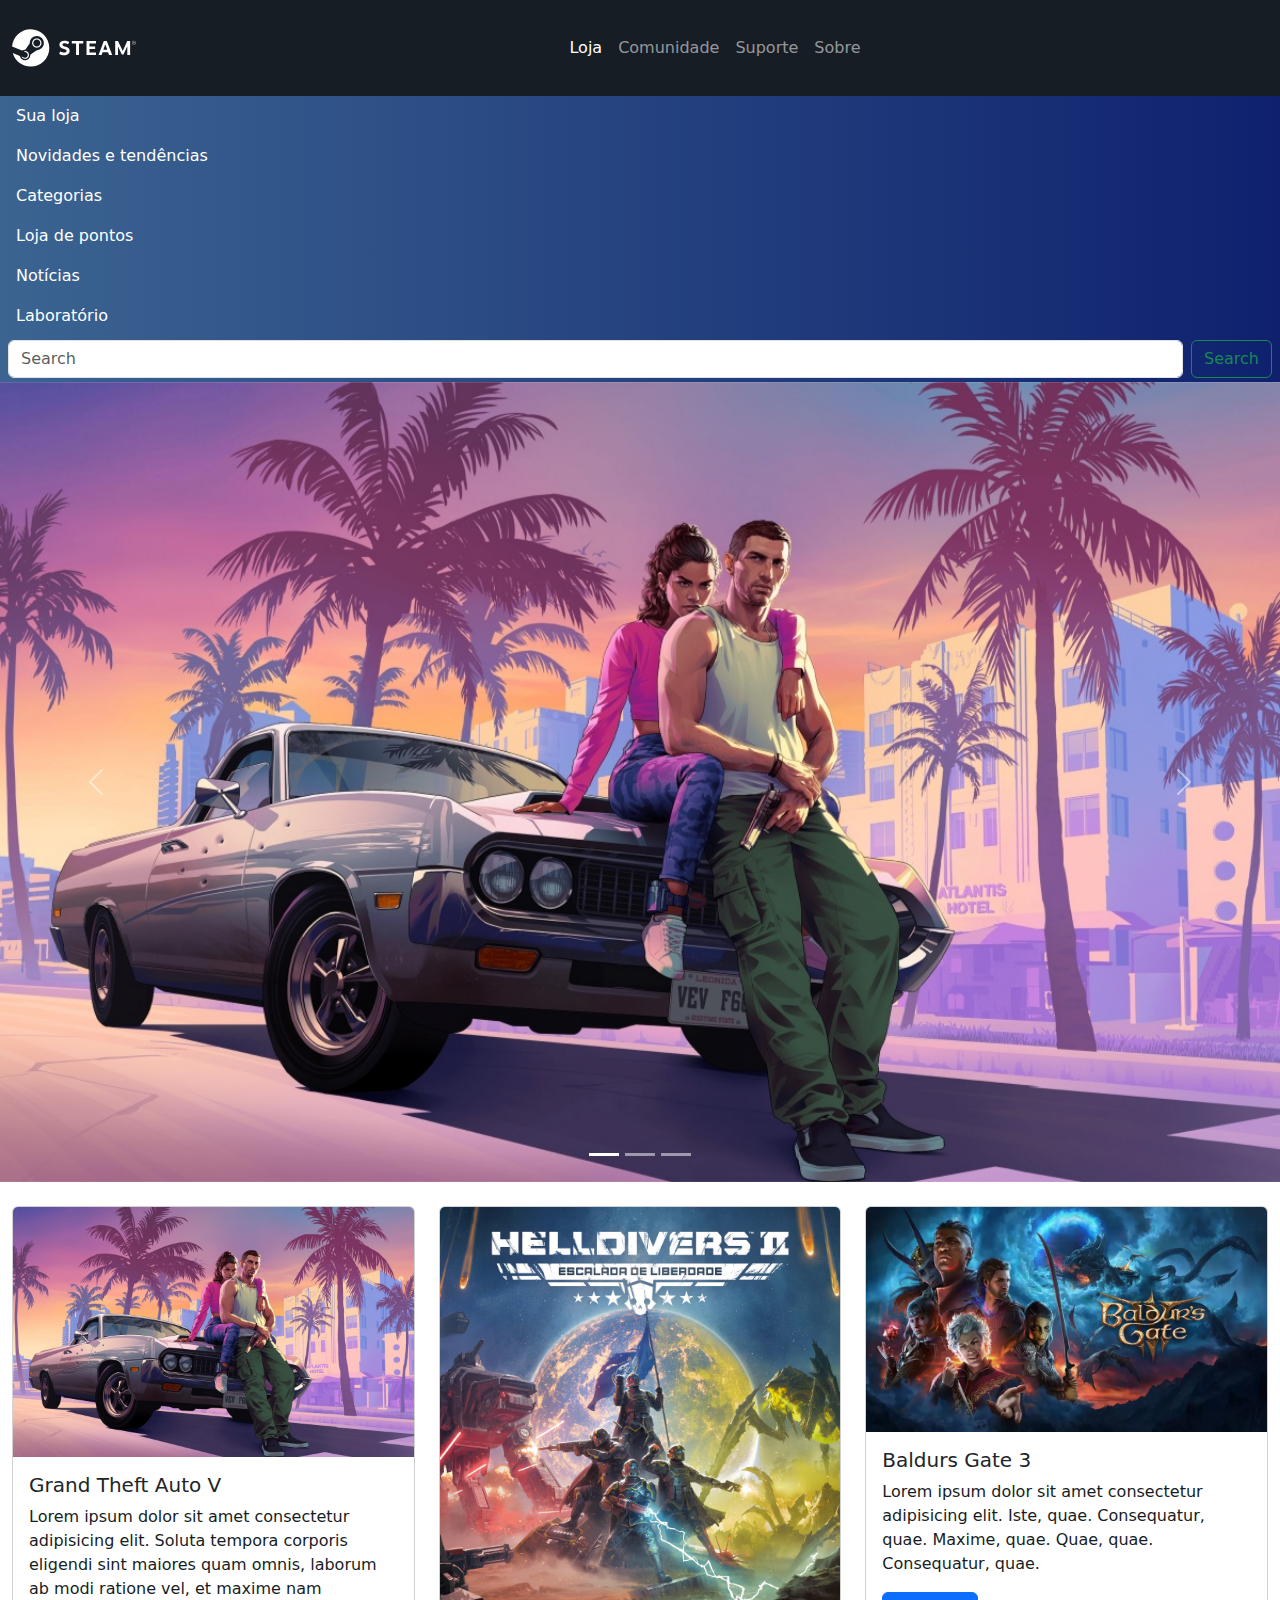
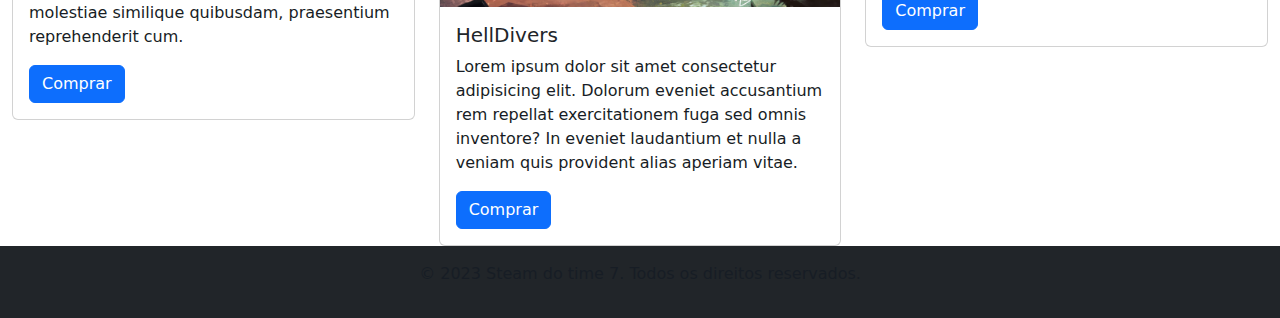
==== index.html @ d31152a7 "nav-secundaria-criada" ====
<!DOCTYPE html>
<html lang="pt-BR">
  <head>
    <meta charset="UTF-8" />
    <meta name="viewport" content="width=device-width, initial-scale=1.0" />
    <title>Steam Clone</title>
  </head>
  <link
    href="https://cdn.jsdelivr.net/npm/bootstrap@5.3.0/dist/css/bootstrap.min.css"
    rel="stylesheet"
  />
  <link href="style.css" rel="stylesheet" />
  <body>
    <nav class="navbar navbar-expand-lg navbar-dark bg-dark py-lg-4">
      <div class="container-fluid justify-content-center">
        <button
          class="navbar-toggler"
          type="button"
          data-bs-toggle="collapse"
          data-bs-target="#navbarNav"
          aria-controls="navbarNav"
          aria-expanded="false"
          aria-label="Toggle navigation"
        >
          <span class="navbar-toggler-icon"></span>
        </button>

        <a class="navbar-brand mx-auto" href="#">
          <svg
            id="Layer_1"
            xmlns="http://www.w3.org/2000/svg"
            xmlns:xlink="http://www.w3.org/1999/xlink"
            width="150px"
            viewBox="0 0 355.666 89.333"
            enable-background="new 0 0 355.666 89.333"
            xml:space="preserve"
          >
            <g>
              <path
                fill="#fff"
                d="M44.238,0.601C21,0.601,1.963,18.519,0.154,41.29l23.71,9.803c2.009-1.374,4.436-2.179,7.047-2.179
           c0.234,0,0.467,0.008,0.698,0.021l10.544-15.283c0-0.073-0.001-0.144-0.001-0.216c0-9.199,7.483-16.683,16.683-16.683
           c9.199,0,16.682,7.484,16.682,16.683c0,9.199-7.483,16.684-16.682,16.684c-0.127,0-0.253-0.003-0.379-0.006l-15.038,10.73
           c0.008,0.195,0.015,0.394,0.015,0.592c0,6.906-5.617,12.522-12.522,12.522c-6.061,0-11.129-4.326-12.277-10.055L1.678,56.893
           c5.25,18.568,22.309,32.181,42.56,32.181c24.432,0,44.237-19.806,44.237-44.235C88.475,20.406,68.669,0.601,44.238,0.601"
              />
              <path
                fill="#fff"
                d="M27.875,67.723l-5.434-2.245c0.963,2.005,2.629,3.684,4.841,4.606c4.782,1.992,10.295-0.277,12.288-5.063
           c0.965-2.314,0.971-4.869,0.014-7.189c-0.955-2.321-2.757-4.131-5.074-5.097c-2.299-0.957-4.762-0.922-6.926-0.105l5.613,2.321
           c3.527,1.47,5.195,5.52,3.725,9.047C35.455,67.526,31.402,69.194,27.875,67.723"
              />
              <path
                fill="#fff"
                d="M69.95,33.436c0-6.129-4.986-11.116-11.116-11.116c-6.129,0-11.116,4.987-11.116,11.116
           c0,6.13,4.987,11.115,11.116,11.115C64.964,44.55,69.95,39.565,69.95,33.436 M50.502,33.417c0-4.612,3.739-8.35,8.351-8.35
           c4.612,0,8.351,3.738,8.351,8.35s-3.739,8.35-8.351,8.35C54.241,41.767,50.502,38.028,50.502,33.417"
              />
              <path
                fill="#fff"
                d="M135.718,30.868l-2.964,5.21c-2.283-1.595-5.377-2.555-8.078-2.555c-3.087,0-4.997,1.278-4.997,3.567
           c0,2.781,3.393,3.428,8.436,5.238c5.421,1.917,8.537,4.17,8.537,9.135c0,6.793-5.342,10.608-13.02,10.608
           c-3.742,0-8.256-0.966-11.726-3.077l2.162-5.776c2.819,1.489,6.191,2.372,9.197,2.372c4.052,0,5.978-1.495,5.978-3.705
           c0-2.529-2.937-3.289-7.678-4.859c-5.403-1.804-9.147-4.171-9.147-9.666c0-6.197,4.963-9.756,12.104-9.756
           C129.499,27.604,133.499,29.181,135.718,30.868"
              />
              <polygon
                fill="#fff"
                points="158.888,34.161 158.888,61.5 151.909,61.5 151.909,34.161 141.779,34.161 141.779,28.175 
           168.988,28.175 168.988,34.161 	"
              />
              <polygon
                fill="#fff"
                points="183.7,34.143 183.7,41.652 197.056,41.652 197.056,47.638 183.7,47.638 183.7,55.459 
           199.196,55.459 199.196,61.5 176.723,61.5 176.723,28.175 199.196,28.175 199.196,34.143 	"
              />
              <path
                fill="#fff"
                d="M214.773,55.03l-2.206,6.471h-7.316l12.495-33.325h7.025L237.619,61.5h-7.563l-2.254-6.471H214.773z
            M221.219,36.125l-4.551,13.343h9.196L221.219,36.125z"
              />
              <polygon
                fill="#fff"
                points="273.436,41.056 264.316,60.529 260.378,60.529 251.406,41.23 251.406,61.5 244.723,61.5 
           244.723,28.175 251.391,28.175 262.591,52.231 273.393,28.175 280.119,28.175 280.119,61.5 273.437,61.5 	"
              />
              <path
                fill="#fff"
                d="M293.611,32.379c0,2.864-2.146,4.649-4.609,4.649c-2.472,0-4.623-1.785-4.623-4.649
           c0-2.863,2.151-4.636,4.623-4.636C291.466,27.743,293.611,29.516,293.611,32.379 M285.154,32.379c0,2.396,1.726,3.901,3.848,3.901
           c2.114,0,3.833-1.505,3.833-3.901c0-2.403-1.719-3.885-3.833-3.885C286.886,28.494,285.154,29.994,285.154,32.379 M289.066,30.01
           c1.195,0,1.597,0.632,1.597,1.315c0,0.626-0.371,1.046-0.823,1.26l1.071,2.007h-0.877l-0.903-1.779H288.2v1.779h-0.73V30.01
           H289.066z M288.207,32.142h0.814c0.527,0,0.838-0.331,0.838-0.747c0-0.42-0.223-0.69-0.84-0.69h-0.813V32.142z"
              />
            </g>
          </svg>
        </a>

        <div
          class="collapse navbar-collapse justify-content-center"
          id="navbarNav"
        >
          <ul class="navbar-nav mx-auto">
            <li class="nav-item">
              <a class="nav-link active" href="#">Loja</a>
            </li>
            <li class="nav-item">
              <a class="nav-link" href="#">Comunidade</a>
            </li>
            <li class="nav-item">
              <a class="nav-link" href="#">Suporte</a>
            </li>
            <li class="nav-item">
              <a class="nav-link" href="#">Sobre</a>
            </li>
          </ul>
        </div>
      </div>
    </nav>

    <nav id="nav-secundaria" class="nav flex-column">

      <a class="nav-link active" aria-current="page" href="#">Sua loja </a>
      <a class="nav-link" href="#">Novidades e tendências</a>
      <a class="nav-link" href="#">Categorias</a>
      <a class="nav-link" href="#">Loja de pontos</a>
      <a class="nav-link" href="#">Notícias</a>
      <a class="nav-link" href="#">Laboratório</a>

      <form class="d-flex px-2 py-1" role="search">
        <input
          class="form-control me-2"
          type="search"
          placeholder="Search"
          aria-label="Search"
        />
        <button class="btn btn-outline-success" type="submit">Search</button>
      </form>
    </nav>

    <div id="carousel" class="carousel slide" data-bs-ride="carousel">
      <div class="carousel-indicators">
        <button
          type="button"
          data-bs-target="carouselExampleIndicators"
          data-bs-slide-to="0"
          class="active"
          aria-current="true"
          aria-label="Slide 1"
        ></button>
        <button
          type="button"
          data-bs-target="#carouselExampleIndicators"
          data-bs-slide-to="1"
          aria-label="Slide 2"
        ></button>
        <button
          type="button"
          data-bs-target="#carouselExampleIndicators"
          data-bs-slide-to="2"
          aria-label="Slide 3"
        ></button>
      </div>
      <div class="carousel-inner">
        <div class="carousel-item active">
          <img src="assets/gta6.jpg" class="d-block w-100" alt="..." />
        </div>
        <div class="carousel-item">
          <img src="assets/Helldivers.jpg" class="d-block w-100" alt="..." />
        </div>
        <div class="carousel-item">
          <img
            src="assets/baldurs-gate-3.jpg"
            class="d-block w-100"
            alt="..."
          />
        </div>
      </div>
      <button
        class="carousel-control-prev"
        type="button"
        data-bs-target="#carousel"
        data-bs-slide="prev"
      >
        <span class="carousel-control-prev-icon" aria-hidden="true"></span>
        <span class="visually-hidden">Anterior</span>
      </button>
      <button
        class="carousel-control-next"
        type="button"
        data-bs-target="#carousel"
        data-bs-slide="next"
      >
        <span class="carousel-control-next-icon" aria-hidden="true"></span>
        <span class="visually-hidden">Proximo</span>
      </button>
    </div>

    <div class="row m-0 mt-4">
      <div class="col-md-4">
        <div class="card">
          <img src="assets/gta6.jpg" class="card-img-top" alt="..." />
          <div class="card-body">
            <h5 class="card-title">Grand Theft Auto V</h5>
            <p class="card-text">
              Lorem ipsum dolor sit amet consectetur adipisicing elit. Soluta
              tempora corporis eligendi sint maiores quam omnis, laborum ab modi
              ratione vel, et maxime nam molestiae similique quibusdam,
              praesentium reprehenderit cum.
            </p>
            <a href="#" class="btn btn-primary">Comprar</a>
          </div>
        </div>
      </div>

      <div class="col-md-4">
        <div class="card">
          <img src="assets/Helldivers.jpg" class="card-img-top" alt="..." />
          <div class="card-body">
            <h5 class="card-title">HellDivers</h5>
            <p class="card-text">
              Lorem ipsum dolor sit amet consectetur adipisicing elit. Dolorum
              eveniet accusantium rem repellat exercitationem fuga sed omnis
              inventore? In eveniet laudantium et nulla a veniam quis provident
              alias aperiam vitae.
            </p>
            <a href="#" class="btn btn-primary">Comprar</a>
          </div>
        </div>
      </div>

      <div class="col-md-4">
        <div class="card">
          <img src="assets/baldurs-gate-3.jpg" class="card-img-top" alt="..." />
          <div class="card-body">
            <h5 class="card-title">Baldurs Gate 3</h5>
            <p class="card-text">
              Lorem ipsum dolor sit amet consectetur adipisicing elit. Iste,
              quae. Consequatur, quae. Maxime, quae. Quae, quae. Consequatur,
              quae.
            </p>
            <a href="#" class="btn btn-primary">Comprar</a>
          </div>
        </div>
      </div>
    </div>

    <footer class="bg-dark text-light text-center py-3">
      <p>&copy; 2023 Steam do time 7. Todos os direitos reservados.</p>
    </footer>

    <script src="https://cdn.jsdelivr.net/npm/bootstrap@5.3.0/dist/js/bootstrap.bundle.min.js"></script>
  </body>
</html>
---- style.css ----
@charset "UTF-8";
* {
  padding: 0;
  margin: 0;
  color: #171d25;
}

nav.bg-dark {
  background-color: #171d25 !important;
}

.navbar-collapse.collapsing .nav-links-collapse .nav-link {
  border-bottom: 1px solid #ddd; /* Ajuste a cor e a espessura conforme necessário */
}

/* Remove o border-bottom quando o menu não está colapsado */
.navbar-collapse.show .nav-links-collapse .nav-link {
  border-bottom: none;
}

#nav-secundaria {
  background-image: linear-gradient(90deg, #3B6491, #0F216E);
}
#nav-secundaria a {
  color: white;
  background-color: transparent;
}
#nav-secundaria a:hover {
  background: linear-gradient(90deg, rgba(33, 162, 255, 0.25) 0%, rgba(33, 162, 255, 0.15) 50%, rgba(50, 50, 51, 0) 100%);
}/*# sourceMappingURL=style.css.map */
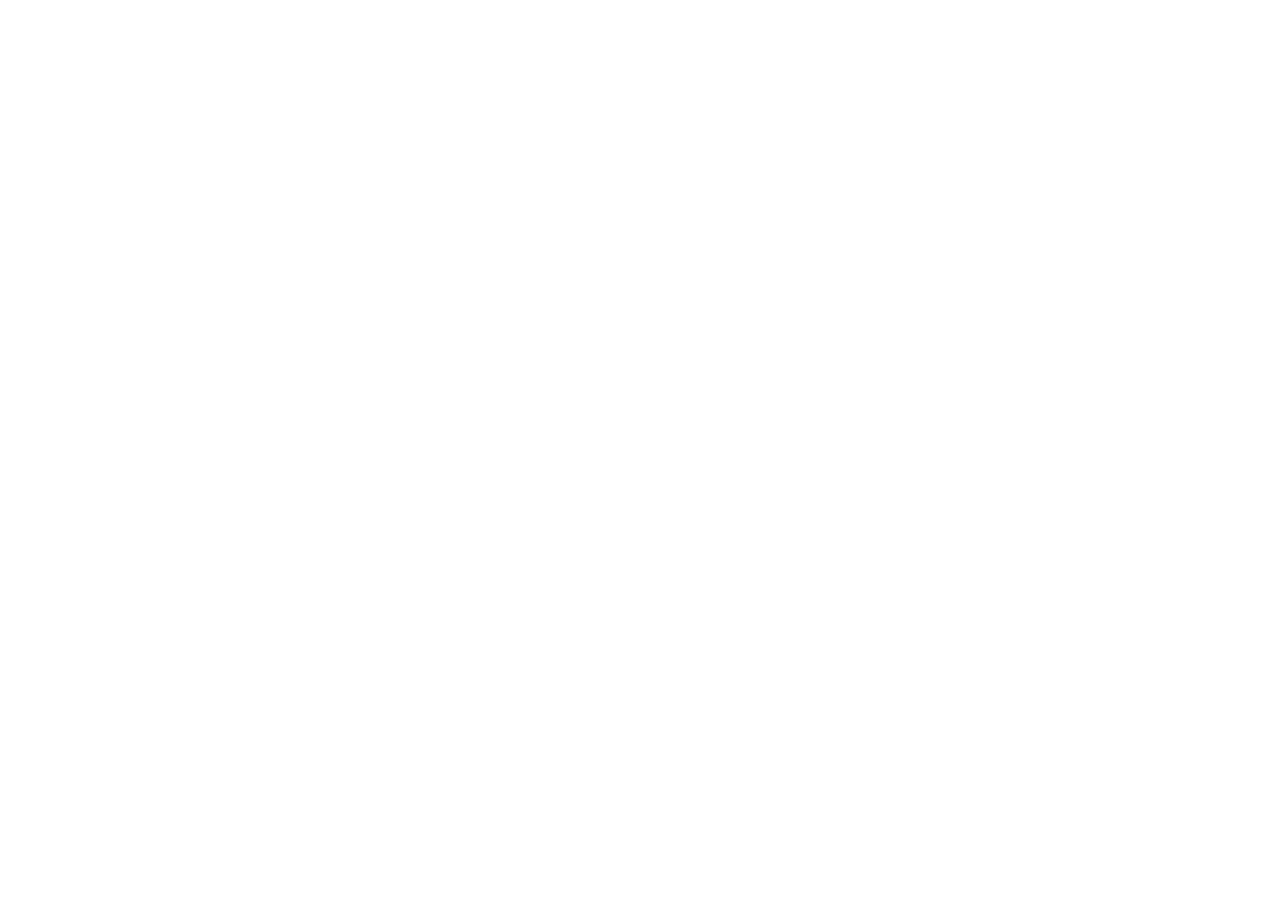
==== commit 2b9e91e0: "Merge pull request #7 from TheBestGekyume/gekyume" ====
--- a/index.html
+++ b/index.html
@@ -1,254 +1,12 @@
 <!DOCTYPE html>
-<html lang="pt-BR">
-  <head>
-    <meta charset="UTF-8" />
-    <meta name="viewport" content="width=device-width, initial-scale=1.0" />
-    <title>Steam Clone</title>
-  </head>
-  <link
-    href="https://cdn.jsdelivr.net/npm/bootstrap@5.3.0/dist/css/bootstrap.min.css"
-    rel="stylesheet"
-  />
-  <link href="style.css" rel="stylesheet" />
-  <body>
-    <nav class="navbar navbar-expand-lg navbar-dark bg-dark py-lg-4">
-      <div class="container-fluid justify-content-center">
-        <button
-          class="navbar-toggler"
-          type="button"
-          data-bs-toggle="collapse"
-          data-bs-target="#navbarNav"
-          aria-controls="navbarNav"
-          aria-expanded="false"
-          aria-label="Toggle navigation"
-        >
-          <span class="navbar-toggler-icon"></span>
-        </button>
-
-        <a class="navbar-brand mx-auto" href="#">
-          <svg
-            id="Layer_1"
-            xmlns="http://www.w3.org/2000/svg"
-            xmlns:xlink="http://www.w3.org/1999/xlink"
-            width="150px"
-            viewBox="0 0 355.666 89.333"
-            enable-background="new 0 0 355.666 89.333"
-            xml:space="preserve"
-          >
-            <g>
-              <path
-                fill="#fff"
-                d="M44.238,0.601C21,0.601,1.963,18.519,0.154,41.29l23.71,9.803c2.009-1.374,4.436-2.179,7.047-2.179
-           c0.234,0,0.467,0.008,0.698,0.021l10.544-15.283c0-0.073-0.001-0.144-0.001-0.216c0-9.199,7.483-16.683,16.683-16.683
-           c9.199,0,16.682,7.484,16.682,16.683c0,9.199-7.483,16.684-16.682,16.684c-0.127,0-0.253-0.003-0.379-0.006l-15.038,10.73
-           c0.008,0.195,0.015,0.394,0.015,0.592c0,6.906-5.617,12.522-12.522,12.522c-6.061,0-11.129-4.326-12.277-10.055L1.678,56.893
-           c5.25,18.568,22.309,32.181,42.56,32.181c24.432,0,44.237-19.806,44.237-44.235C88.475,20.406,68.669,0.601,44.238,0.601"
-              />
-              <path
-                fill="#fff"
-                d="M27.875,67.723l-5.434-2.245c0.963,2.005,2.629,3.684,4.841,4.606c4.782,1.992,10.295-0.277,12.288-5.063
-           c0.965-2.314,0.971-4.869,0.014-7.189c-0.955-2.321-2.757-4.131-5.074-5.097c-2.299-0.957-4.762-0.922-6.926-0.105l5.613,2.321
-           c3.527,1.47,5.195,5.52,3.725,9.047C35.455,67.526,31.402,69.194,27.875,67.723"
-              />
-              <path
-                fill="#fff"
-                d="M69.95,33.436c0-6.129-4.986-11.116-11.116-11.116c-6.129,0-11.116,4.987-11.116,11.116
-           c0,6.13,4.987,11.115,11.116,11.115C64.964,44.55,69.95,39.565,69.95,33.436 M50.502,33.417c0-4.612,3.739-8.35,8.351-8.35
-           c4.612,0,8.351,3.738,8.351,8.35s-3.739,8.35-8.351,8.35C54.241,41.767,50.502,38.028,50.502,33.417"
-              />
-              <path
-                fill="#fff"
-                d="M135.718,30.868l-2.964,5.21c-2.283-1.595-5.377-2.555-8.078-2.555c-3.087,0-4.997,1.278-4.997,3.567
-           c0,2.781,3.393,3.428,8.436,5.238c5.421,1.917,8.537,4.17,8.537,9.135c0,6.793-5.342,10.608-13.02,10.608
-           c-3.742,0-8.256-0.966-11.726-3.077l2.162-5.776c2.819,1.489,6.191,2.372,9.197,2.372c4.052,0,5.978-1.495,5.978-3.705
-           c0-2.529-2.937-3.289-7.678-4.859c-5.403-1.804-9.147-4.171-9.147-9.666c0-6.197,4.963-9.756,12.104-9.756
-           C129.499,27.604,133.499,29.181,135.718,30.868"
-              />
-              <polygon
-                fill="#fff"
-                points="158.888,34.161 158.888,61.5 151.909,61.5 151.909,34.161 141.779,34.161 141.779,28.175 
-           168.988,28.175 168.988,34.161 	"
-              />
-              <polygon
-                fill="#fff"
-                points="183.7,34.143 183.7,41.652 197.056,41.652 197.056,47.638 183.7,47.638 183.7,55.459 
-           199.196,55.459 199.196,61.5 176.723,61.5 176.723,28.175 199.196,28.175 199.196,34.143 	"
-              />
-              <path
-                fill="#fff"
-                d="M214.773,55.03l-2.206,6.471h-7.316l12.495-33.325h7.025L237.619,61.5h-7.563l-2.254-6.471H214.773z
-            M221.219,36.125l-4.551,13.343h9.196L221.219,36.125z"
-              />
-              <polygon
-                fill="#fff"
-                points="273.436,41.056 264.316,60.529 260.378,60.529 251.406,41.23 251.406,61.5 244.723,61.5 
-           244.723,28.175 251.391,28.175 262.591,52.231 273.393,28.175 280.119,28.175 280.119,61.5 273.437,61.5 	"
-              />
-              <path
-                fill="#fff"
-                d="M293.611,32.379c0,2.864-2.146,4.649-4.609,4.649c-2.472,0-4.623-1.785-4.623-4.649
-           c0-2.863,2.151-4.636,4.623-4.636C291.466,27.743,293.611,29.516,293.611,32.379 M285.154,32.379c0,2.396,1.726,3.901,3.848,3.901
-           c2.114,0,3.833-1.505,3.833-3.901c0-2.403-1.719-3.885-3.833-3.885C286.886,28.494,285.154,29.994,285.154,32.379 M289.066,30.01
-           c1.195,0,1.597,0.632,1.597,1.315c0,0.626-0.371,1.046-0.823,1.26l1.071,2.007h-0.877l-0.903-1.779H288.2v1.779h-0.73V30.01
-           H289.066z M288.207,32.142h0.814c0.527,0,0.838-0.331,0.838-0.747c0-0.42-0.223-0.69-0.84-0.69h-0.813V32.142z"
-              />
-            </g>
-          </svg>
-        </a>
-
-        <div
-          class="collapse navbar-collapse justify-content-center"
-          id="navbarNav"
-        >
-          <ul class="navbar-nav mx-auto">
-            <li class="nav-item">
-              <a class="nav-link active" href="#">Loja</a>
-            </li>
-            <li class="nav-item">
-              <a class="nav-link" href="#">Comunidade</a>
-            </li>
-            <li class="nav-item">
-              <a class="nav-link" href="#">Suporte</a>
-            </li>
-            <li class="nav-item">
-              <a class="nav-link" href="#">Sobre</a>
-            </li>
-          </ul>
-        </div>
-      </div>
-    </nav>
-
-    <nav id="nav-secundaria" class="nav flex-column">
-
-      <a class="nav-link active" aria-current="page" href="#">Sua loja </a>
-      <a class="nav-link" href="#">Novidades e tendências</a>
-      <a class="nav-link" href="#">Categorias</a>
-      <a class="nav-link" href="#">Loja de pontos</a>
-      <a class="nav-link" href="#">Notícias</a>
-      <a class="nav-link" href="#">Laboratório</a>
-
-      <form class="d-flex px-2 py-1" role="search">
-        <input
-          class="form-control me-2"
-          type="search"
-          placeholder="Search"
-          aria-label="Search"
-        />
-        <button class="btn btn-outline-success" type="submit">Search</button>
-      </form>
-    </nav>
-
-    <div id="carousel" class="carousel slide" data-bs-ride="carousel">
-      <div class="carousel-indicators">
-        <button
-          type="button"
-          data-bs-target="carouselExampleIndicators"
-          data-bs-slide-to="0"
-          class="active"
-          aria-current="true"
-          aria-label="Slide 1"
-        ></button>
-        <button
-          type="button"
-          data-bs-target="#carouselExampleIndicators"
-          data-bs-slide-to="1"
-          aria-label="Slide 2"
-        ></button>
-        <button
-          type="button"
-          data-bs-target="#carouselExampleIndicators"
-          data-bs-slide-to="2"
-          aria-label="Slide 3"
-        ></button>
-      </div>
-      <div class="carousel-inner">
-        <div class="carousel-item active">
-          <img src="assets/gta6.jpg" class="d-block w-100" alt="..." />
-        </div>
-        <div class="carousel-item">
-          <img src="assets/Helldivers.jpg" class="d-block w-100" alt="..." />
-        </div>
-        <div class="carousel-item">
-          <img
-            src="assets/baldurs-gate-3.jpg"
-            class="d-block w-100"
-            alt="..."
-          />
-        </div>
-      </div>
-      <button
-        class="carousel-control-prev"
-        type="button"
-        data-bs-target="#carousel"
-        data-bs-slide="prev"
-      >
-        <span class="carousel-control-prev-icon" aria-hidden="true"></span>
-        <span class="visually-hidden">Anterior</span>
-      </button>
-      <button
-        class="carousel-control-next"
-        type="button"
-        data-bs-target="#carousel"
-        data-bs-slide="next"
-      >
-        <span class="carousel-control-next-icon" aria-hidden="true"></span>
-        <span class="visually-hidden">Proximo</span>
-      </button>
-    </div>
-
-    <div class="row m-0 mt-4">
-      <div class="col-md-4">
-        <div class="card">
-          <img src="assets/gta6.jpg" class="card-img-top" alt="..." />
-          <div class="card-body">
-            <h5 class="card-title">Grand Theft Auto V</h5>
-            <p class="card-text">
-              Lorem ipsum dolor sit amet consectetur adipisicing elit. Soluta
-              tempora corporis eligendi sint maiores quam omnis, laborum ab modi
-              ratione vel, et maxime nam molestiae similique quibusdam,
-              praesentium reprehenderit cum.
-            </p>
-            <a href="#" class="btn btn-primary">Comprar</a>
-          </div>
-        </div>
-      </div>
-
-      <div class="col-md-4">
-        <div class="card">
-          <img src="assets/Helldivers.jpg" class="card-img-top" alt="..." />
-          <div class="card-body">
-            <h5 class="card-title">HellDivers</h5>
-            <p class="card-text">
-              Lorem ipsum dolor sit amet consectetur adipisicing elit. Dolorum
-              eveniet accusantium rem repellat exercitationem fuga sed omnis
-              inventore? In eveniet laudantium et nulla a veniam quis provident
-              alias aperiam vitae.
-            </p>
-            <a href="#" class="btn btn-primary">Comprar</a>
-          </div>
-        </div>
-      </div>
-
-      <div class="col-md-4">
-        <div class="card">
-          <img src="assets/baldurs-gate-3.jpg" class="card-img-top" alt="..." />
-          <div class="card-body">
-            <h5 class="card-title">Baldurs Gate 3</h5>
-            <p class="card-text">
-              Lorem ipsum dolor sit amet consectetur adipisicing elit. Iste,
-              quae. Consequatur, quae. Maxime, quae. Quae, quae. Consequatur,
-              quae.
-            </p>
-            <a href="#" class="btn btn-primary">Comprar</a>
-          </div>
-        </div>
-      </div>
-    </div>
-
-    <footer class="bg-dark text-light text-center py-3">
-      <p>&copy; 2023 Steam do time 7. Todos os direitos reservados.</p>
-    </footer>
-
-    <script src="https://cdn.jsdelivr.net/npm/bootstrap@5.3.0/dist/js/bootstrap.bundle.min.js"></script>
-  </body>
-</html>
+<html lang="pt-br">
+<head>
+  <meta charset="UTF-8">
+  <meta name="viewport" content="width=device-width, initial-scale=1.0">
+  <title>Valorant-Copy</title>
+  <link rel="stylesheet" href="style.css">
+</head>
+<body>
+  
+</body>
+</html>--- a/style.css
+++ b/style.css
@@ -1,30 +1 @@
-@charset "UTF-8";
-* {
-  padding: 0;
-  margin: 0;
-  color: #171d25;
-}
-
-nav.bg-dark {
-  background-color: #171d25 !important;
-}
-
-.navbar-collapse.collapsing .nav-links-collapse .nav-link {
-  border-bottom: 1px solid #ddd; /* Ajuste a cor e a espessura conforme necessário */
-}
-
-/* Remove o border-bottom quando o menu não está colapsado */
-.navbar-collapse.show .nav-links-collapse .nav-link {
-  border-bottom: none;
-}
-
-#nav-secundaria {
-  background-image: linear-gradient(90deg, #3B6491, #0F216E);
-}
-#nav-secundaria a {
-  color: white;
-  background-color: transparent;
-}
-#nav-secundaria a:hover {
-  background: linear-gradient(90deg, rgba(33, 162, 255, 0.25) 0%, rgba(33, 162, 255, 0.15) 50%, rgba(50, 50, 51, 0) 100%);
-}/*# sourceMappingURL=style.css.map */+/*# sourceMappingURL=style.css.map */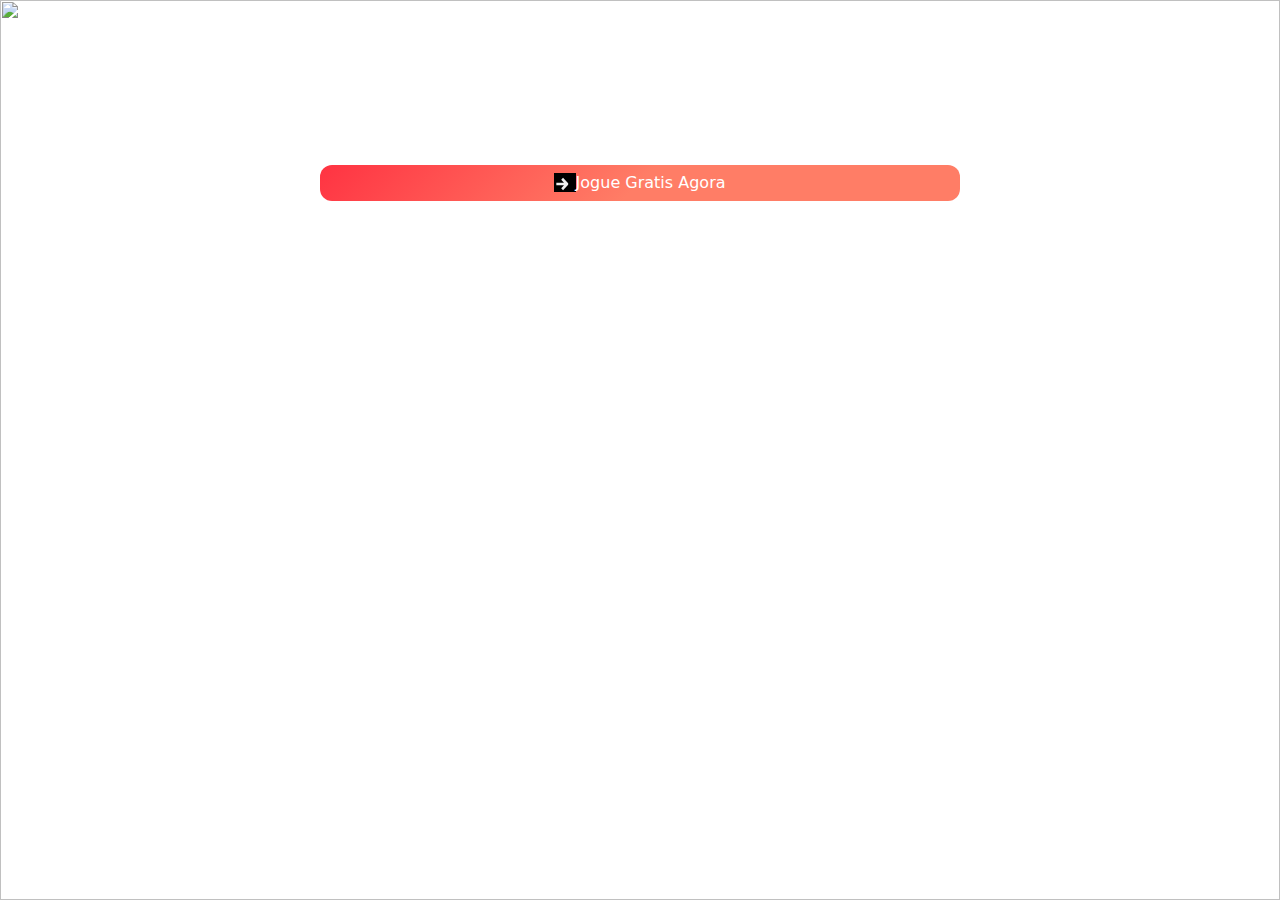
==== commit 2c891bb8: "header" ====
--- a/index.html
+++ b/index.html
@@ -1,12 +1,59 @@
 <!DOCTYPE html>
 <html lang="pt-br">
-<head>
-  <meta charset="UTF-8">
-  <meta name="viewport" content="width=device-width, initial-scale=1.0">
-  <title>Valorant-Copy</title>
-  <link rel="stylesheet" href="style.css">
-</head>
-<body>
-  
-</body>
-</html>+  <head>
+    <meta charset="UTF-8" />
+    <meta name="viewport" content="width=device-width, initial-scale=1.0" />
+    <title>Riot-Copy</title>
+    <link
+      href="https://cdn.jsdelivr.net/npm/bootstrap@5.3.3/dist/css/bootstrap.min.css"
+      rel="stylesheet"
+      integrity="sha384-QWTKZyjpPEjISv5WaRU9OFeRpok6YctnYmDr5pNlyT2bRjXh0JMhjY6hW+ALEwIH"
+      crossorigin="anonymous"
+    />
+    <script
+      src="https://cdn.jsdelivr.net/npm/bootstrap@5.3.3/dist/js/bootstrap.bundle.min.js"
+      integrity="sha384-YvpcrYf0tY3lHB60NNkmXc5s9fDVZLESaAA55NDzOxhy9GkcIdslK1eN7N6jIeHz"
+      crossorigin="anonymous"
+    ></script>
+    <link rel="stylesheet" href="style.css" />
+  </head>
+  <body>
+    <!-- navbar -->
+
+    <header
+      class="d-flex flex-column justify-content-center align-items-center w-100 mt-5"
+    >
+      <div class="">
+        <img
+          class="valorant-logo"
+          src="https://www.riotgames.com/darkroom/500/91a44491195206bf6d165bd9696dd342:2c4a95bcb87693b3970cb69a3c4c54e9/val-ln-logo-600x400-offwhite.png"
+          alt=""
+        />
+      </div>
+
+      <h2 class="text-center">Lançamento para console do VALORANT</h2>
+
+      <div class="d-grid gap-2 col-6 mx-auto">
+        <button class="btn" type="button">
+          <span>
+          <svg viewBox="0 0 24 24" fill="none">
+            <path
+              fill-rule="evenodd"
+              clip-rule="evenodd"
+              d="M15.003 14H3.5v-4h11.502l-4.165-4.538 2.705-2.947 7.353 8.012c.747.813.747 2.133 0 2.947l-7.353 8.011-2.705-2.947L15.003 14z"
+              fill="#F0F0F0"
+            ></path>
+          </svg>
+        </span>
+          Jogue Gratis Agora
+        </button>
+      </div>
+
+      <img
+        class="background-header"
+        src="https://www.riotgames.com/darkroom/800/c1aff6477fb58e3876f5af2406daf0b0:257d9ec436d2de13d41750a04a2dd899/val-ln-hero-asset-3840x1600.png"
+        alt=""
+      />
+    </header>
+  </body>
+</html>
--- a/style.css
+++ b/style.css
@@ -1 +1,47 @@
-/*# sourceMappingURL=style.css.map */+* {
+  margin: 0;
+  padding: 0;
+  box-sizing: border-box;
+}
+
+header {
+  width: 200px;
+  height: 200px;
+}
+header img.background-header {
+  position: absolute;
+  left: 0;
+  top: 0;
+  height: 100%;
+  width: 100%;
+  background-size: cover;
+  background-position: center;
+  background-repeat: no-repeat;
+  z-index: -2;
+}
+header img.valorant-logo {
+  width: 215px;
+}
+header h2 {
+  color: #fff;
+}
+header .btn {
+  background: linear-gradient(135deg, #ff3342 0%, #ff7d66 50%, #ff7d66 100%);
+  color: white;
+  border: 0 solid transparent;
+  border-radius: 12px;
+}
+header .btn:hover {
+  color: white;
+  box-shadow: 0 10px 30px -10px rgba(255, 70, 84, 0.2509803922), 0 10px 30px -10px rgba(255, 70, 84, 0.5019607843), 0 10px 35px -10px rgba(255, 70, 84, 0.5019607843);
+}
+header .btn span {
+  text-align: center;
+  background-color: black;
+  width: 16px;
+  height: 16px;
+}
+header .btn span svg {
+  width: 16px;
+  height: 16px;
+}/*# sourceMappingURL=style.css.map */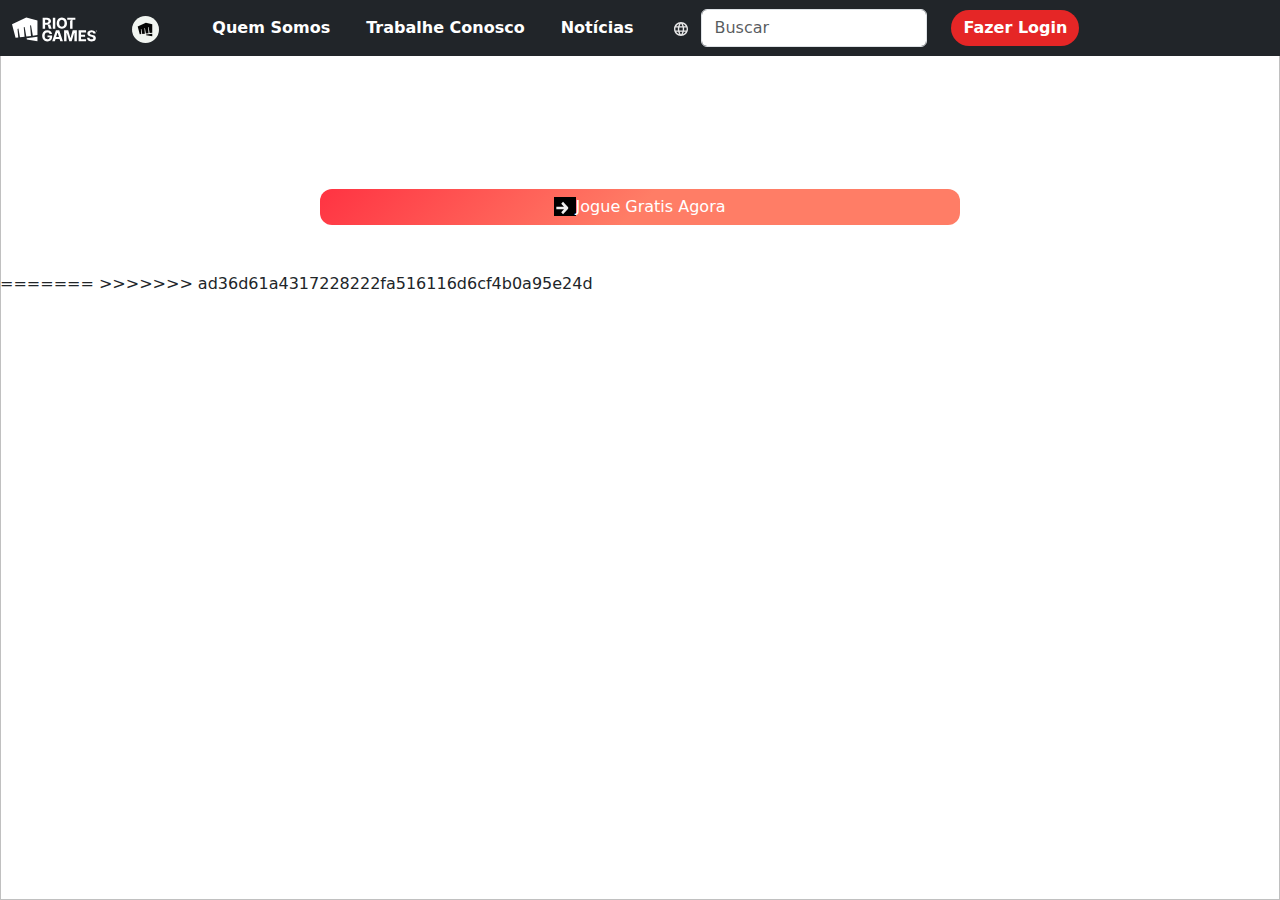
==== commit 28da47ed: "header" ====
--- a/index.html
+++ b/index.html
@@ -1,5 +1,6 @@
 <!DOCTYPE html>
 <html lang="pt-br">
+<<<<<<< HEAD
   <head>
     <meta charset="UTF-8" />
     <meta name="viewport" content="width=device-width, initial-scale=1.0" />
@@ -10,15 +11,52 @@
       integrity="sha384-QWTKZyjpPEjISv5WaRU9OFeRpok6YctnYmDr5pNlyT2bRjXh0JMhjY6hW+ALEwIH"
       crossorigin="anonymous"
     />
-    <script
-      src="https://cdn.jsdelivr.net/npm/bootstrap@5.3.3/dist/js/bootstrap.bundle.min.js"
-      integrity="sha384-YvpcrYf0tY3lHB60NNkmXc5s9fDVZLESaAA55NDzOxhy9GkcIdslK1eN7N6jIeHz"
-      crossorigin="anonymous"
-    ></script>
+    
     <link rel="stylesheet" href="style.css" />
   </head>
   <body>
-    <!-- navbar -->
+    <nav class="navbar navbar-expand-lg navbar-dark bg-dark fixed-top">
+      <div class="container-fluid">
+        <a class="navbar-brand" href="#">
+          
+          <svg width="85" height="27" class="_4QbmucHkCfNI1ob1rB2Twg==" viewBox="0 0 587.93 165"><title>mainLogoRiotFist21</title><path d="M98.77.33 0 46.07l24.61 93.66 18.73-2.3-5.15-58.89 6.15-2.74L54.96 136l32.01-3.93-5.69-65 6.09-2.71 11.68 66.23 32.38-3.98-6.23-71.25 6.16-2.74 12.77 72.43 32.01-3.93V19.71L98.77.33zm2.32 142.05 1.63 9.22 73.42 12.24v-30.68l-75.01 9.22h-.04zm144.49-19.22v12.63h15.57a14.84 14.84 0 0 1-1.92 7.31 13 13 0 0 1-5.6 5.11 20 20 0 0 1-8.9 1.8 17.53 17.53 0 0 1-10-2.8 17.87 17.87 0 0 1-6.44-8.14 33.06 33.06 0 0 1-2.27-12.93 31.81 31.81 0 0 1 2.32-12.81 18.14 18.14 0 0 1 6.5-8 17.27 17.27 0 0 1 9.82-2.78 19.31 19.31 0 0 1 5.36.71 14.15 14.15 0 0 1 4.33 2.09 12.92 12.92 0 0 1 3.18 3.29 15.61 15.61 0 0 1 2 4.44h17.27a27.22 27.22 0 0 0-3.46-10.28 28.84 28.84 0 0 0-7.05-8.1 32.6 32.6 0 0 0-9.91-5.29 37.91 37.91 0 0 0-12.06-1.86 37.32 37.32 0 0 0-14 2.6 32.6 32.6 0 0 0-11.36 7.61 35 35 0 0 0-7.61 12.21 46.15 46.15 0 0 0-2.73 16.44q0 11.94 4.54 20.59a32.4 32.4 0 0 0 12.69 13.27 39.84 39.84 0 0 0 35.84.84 28.39 28.39 0 0 0 11.67-11q4.25-7.19 4.24-17.2v-9.76Zm215.03 40.81V88.53h51.67v13.96h-34.62v16.76h27.99v13.96h-27.99v16.8h34.7v13.96h-51.75zm101.83-53.3a9 9 0 0 0-3.54-6.64c-2.09-1.59-5-2.38-8.69-2.38a16.63 16.63 0 0 0-6.26 1 8.62 8.62 0 0 0-3.83 2.78 6.74 6.74 0 0 0-1.33 4 6.2 6.2 0 0 0 .79 3.29 7.27 7.27 0 0 0 2.4 2.45 16.54 16.54 0 0 0 3.7 1.79 40.14 40.14 0 0 0 4.64 1.31l6.63 1.54a47.19 47.19 0 0 1 9.45 3.08 27.46 27.46 0 0 1 7.2 4.68 18.84 18.84 0 0 1 4.58 6.39 20.37 20.37 0 0 1 1.61 8.29 20.65 20.65 0 0 1-3.54 12.11 22.56 22.56 0 0 1-10.15 7.85 41.31 41.31 0 0 1-15.93 2.76 42.69 42.69 0 0 1-16.17-2.81 23.22 23.22 0 0 1-10.72-8.48q-3.83-5.66-4-14.12h16.43a10.68 10.68 0 0 0 7.05 9.94 19.37 19.37 0 0 0 7.24 1.26 18.44 18.44 0 0 0 6.66-1.09 10 10 0 0 0 4.33-3 7.22 7.22 0 0 0 1.57-4.48 6.16 6.16 0 0 0-1.42-4 10.86 10.86 0 0 0-4.14-2.81 42.07 42.07 0 0 0-6.89-2.14l-8.07-1.95q-9.65-2.3-15.23-7.26t-5.54-13.44a19.86 19.86 0 0 1 3.72-12.12 24.74 24.74 0 0 1 10.33-8.11 36.74 36.74 0 0 1 15-2.91 35.62 35.62 0 0 1 14.92 2.91 23.43 23.43 0 0 1 9.91 8.14 21.54 21.54 0 0 1 3.6 12.12Zm-113.99 53.3h-16.87v-57.35l-1.73-.02-17.04 57.37h-16.86l-16.58-57.37-2.15.02v57.35h-16.87V88.53h28.67l14.48 50.56h1.75l14.48-50.56h28.72v75.44zm-114.66 0h18.27l-25.33-75.43h-23.15l-25.37 75.43h18.3l4.93-16.54h27.42Zm-28.43-29.7 8.22-27.65h3.1l8.26 27.65Zm278.58-37.76a4 4 0 0 1-3.67-2.44 4 4 0 0 1 0-3.1 4 4 0 0 1 .85-1.27 4.25 4.25 0 0 1 1.27-.86 4.15 4.15 0 0 1 3.1 0 4.13 4.13 0 0 1 1.27.86 4.08 4.08 0 0 1 .86 1.27 4 4 0 0 1 0 3.1 4.08 4.08 0 0 1-.86 1.27 4 4 0 0 1-1.27.86 4 4 0 0 1-1.55.31Zm0-1.09a2.84 2.84 0 0 0 1.47-.39 2.94 2.94 0 0 0 1.05-1 2.93 2.93 0 0 0 0-2.92 3 3 0 0 0-1.06-1 2.93 2.93 0 0 0-2.92 0 3 3 0 0 0-1 1 2.86 2.86 0 0 0 0 2.92 3 3 0 0 0 1 1 2.83 2.83 0 0 0 1.46.39Zm-1.46-1.15V90.6h1.78a1.52 1.52 0 0 1 .69.15 1.13 1.13 0 0 1 .47.42 1.24 1.24 0 0 1 .17.66 1.16 1.16 0 0 1-.18.66 1 1 0 0 1-.48.41 1.56 1.56 0 0 1-.7.14h-1.2v-.72h1a.52.52 0 0 0 .36-.12.5.5 0 0 0 .14-.37.47.47 0 0 0-.14-.37.52.52 0 0 0-.36-.12h-.55v2.93Zm2.39-1.68.82 1.68h-1.11l-.75-1.68ZM282.41 1.03h17.05v75.44h-17.05zm98.02 37.72q0 12.42-4.71 21a32.67 32.67 0 0 1-12.79 13.17 38.57 38.57 0 0 1-36.31 0 32.75 32.75 0 0 1-12.79-13.2q-4.71-8.66-4.71-21t4.71-21.05a32.67 32.67 0 0 1 12.75-13.14 38.65 38.65 0 0 1 36.31 0 32.67 32.67 0 0 1 12.79 13.17q4.71 8.64 4.71 21.05m-17.35 0a33.35 33.35 0 0 0-2.23-13 17.47 17.47 0 0 0-6.33-8 18.57 18.57 0 0 0-19.45 0 17.57 17.57 0 0 0-6.35 8 38.59 38.59 0 0 0 0 26 17.49 17.49 0 0 0 6.35 8 18.57 18.57 0 0 0 19.45 0 17.39 17.39 0 0 0 6.33-8 33.4 33.4 0 0 0 2.23-13M246.58 50.17l8.76 26.3h18.71l-9.74-28.33h-13.23l-.79-2.44c2.52-.49 6.83-1.25 10.65-3.85a20 20 0 0 0 8.75-16.39 24.15 24.15 0 0 0-3.26-12.75 21.9 21.9 0 0 0-9.36-8.64 32.56 32.56 0 0 0-14.64-3H212v75.4h17.06v-26.3Zm-.32-15.61a19.35 19.35 0 0 1-7.26 1.18h-9.94V14.88h9.91a18.68 18.68 0 0 1 7.25 1.24 9.12 9.12 0 0 1 4.4 3.7 10 10 0 0 1 1.5 5.64 9.65 9.65 0 0 1-1.48 5.55 8.86 8.86 0 0 1-4.38 3.55M382.04 1.03v14h29.3l.8 2.45c-2.48.48-6.67 1.22-10.43 3.7v55.31h16.87v-61.5h19.62v-14Z"></path></svg>
+  
+          <svg width="85" height="27"id="Layer_1" data-name="Layer 1" xmlns="http://www.w3.org/2000/svg" viewBox="0 0 32 32"><circle cx="16" cy="16" r="16" fill="#f1f5f1"></circle><polygon points="16.42 8 6.75 12.47 9.16 21.64 11 21.41 10.49 15.65 11.1 15.38 12.13 21.27 15.27 20.89 14.71 14.53 15.3 14.27 16.45 20.75 19.62 20.36 19.01 13.38 19.61 13.12 20.86 20.2 24 19.82 24 9.89 16.42 8" fill="#050505"></polygon><polygon points="16.65 21.9 16.81 22.8 24 24 24 21 16.66 21.9 16.65 21.9" fill="#050505"></polygon></svg>
+        </a>
+  
+        <button 
+        class="navbar-toggler" type="button" data-bs-toggle="collapse" 
+        data-bs-target="#navbarNav" aria-controls="navbarNav" aria-expanded="false" 
+        aria-label="Toggle navigation">
+          <span class="navbar-toggler-icon"></span>
+        </button>
+  
+        <div class="collapse navbar-collapse" id="navbarNav">
+          <ul class="navbar-nav">
+            <li class="nav-item">
+              <a class="nav-link active" aria-current="page" href="#">Quem Somos</a>
+            </li>
+            <li class="nav-item">
+              <a class="nav-link" href="#">Trabalhe Conosco</a>
+            </li>
+            <li class="nav-item">
+              <a class="nav-link" href="#">Notícias</a>
+            </li>
+          </ul>
+            <form class="d-flex me-3">
+              <a href="#" class="btn">
+                <svg width="14" height="14" viewBox="0 0 16 16">
+                  <title>globeIcon
+                  </title><path d="M7.992 0C3.576 0 0 3.584 0 8s3.576 8 7.992 8C12.416 16 16 12.416 16 8s-3.584-8-8.008-8Zm5.544 4.8h-2.36c-.256-1-.624-1.96-1.104-2.848A6.424 6.424 0 0 1 13.536 4.8ZM8 1.632A11.27 11.27 0 0 1 9.528 4.8H6.472A11.27 11.27 0 0 1 8 1.632ZM1.808 9.6A6.594 6.594 0 0 1 1.6 8c0-.552.08-1.088.208-1.6h2.704A13.212 13.212 0 0 0 4.4 8c0 .544.048 1.072.112 1.6H1.808Zm.656 1.6h2.36c.256 1 .624 1.96 1.104 2.848A6.39 6.39 0 0 1 2.464 11.2Zm2.36-6.4h-2.36a6.39 6.39 0 0 1 3.464-2.848A12.52 12.52 0 0 0 4.824 4.8ZM8 14.368A11.27 11.27 0 0 1 6.472 11.2h3.056A11.27 11.27 0 0 1 8 14.368ZM9.872 9.6H6.128A11.77 11.77 0 0 1 6 8c0-.544.056-1.08.128-1.6h3.744C9.944 6.92 10 7.456 10 8s-.056 1.072-.128 1.6Zm.2 4.448a12.52 12.52 0 0 0 1.104-2.848h2.36a6.424 6.424 0 0 1-3.464 2.848ZM11.488 9.6c.064-.528.112-1.056.112-1.6s-.048-1.072-.112-1.6h2.704c.128.512.208 1.048.208 1.6s-.08 1.088-.208 1.6h-2.704Z" fill="#E8E8E8"></path></svg>
+              </a>
+              <input class="form-control me-2" type="search" placeholder="Buscar" aria-label="Buscar">
+  
+            </form>
+            <button class="btn-login">Fazer Login</button>
+        </div>
+  
+      </div>
+    </nav>
 
     <header
       class="d-flex flex-column justify-content-center align-items-center w-100 mt-5"
@@ -55,5 +93,66 @@
         alt=""
       />
     </header>
+    <script
+      src="https://cdn.jsdelivr.net/npm/bootstrap@5.3.3/dist/js/bootstrap.bundle.min.js"
+      integrity="sha384-YvpcrYf0tY3lHB60NNkmXc5s9fDVZLESaAA55NDzOxhy9GkcIdslK1eN7N6jIeHz"
+      crossorigin="anonymous"
+    ></script>
   </body>
 </html>
+=======
+<head>
+  <meta charset="UTF-8">
+  <meta name="viewport" content="width=device-width, initial-scale=1.0">
+  <title>Valorant-Copy</title>
+  <link rel="stylesheet" href="style.css">
+  <link href="https://cdn.jsdelivr.net/npm/bootstrap@5.3.0/dist/css/bootstrap.min.css" rel="stylesheet">
+</head>
+<body>
+
+  <nav class="navbar navbar-expand-lg navbar-dark bg-dark fixed-top">
+    <div class="container-fluid">
+      <a class="navbar-brand" href="#">
+        
+        <svg width="85" height="27" class="_4QbmucHkCfNI1ob1rB2Twg==" viewBox="0 0 587.93 165"><title>mainLogoRiotFist21</title><path d="M98.77.33 0 46.07l24.61 93.66 18.73-2.3-5.15-58.89 6.15-2.74L54.96 136l32.01-3.93-5.69-65 6.09-2.71 11.68 66.23 32.38-3.98-6.23-71.25 6.16-2.74 12.77 72.43 32.01-3.93V19.71L98.77.33zm2.32 142.05 1.63 9.22 73.42 12.24v-30.68l-75.01 9.22h-.04zm144.49-19.22v12.63h15.57a14.84 14.84 0 0 1-1.92 7.31 13 13 0 0 1-5.6 5.11 20 20 0 0 1-8.9 1.8 17.53 17.53 0 0 1-10-2.8 17.87 17.87 0 0 1-6.44-8.14 33.06 33.06 0 0 1-2.27-12.93 31.81 31.81 0 0 1 2.32-12.81 18.14 18.14 0 0 1 6.5-8 17.27 17.27 0 0 1 9.82-2.78 19.31 19.31 0 0 1 5.36.71 14.15 14.15 0 0 1 4.33 2.09 12.92 12.92 0 0 1 3.18 3.29 15.61 15.61 0 0 1 2 4.44h17.27a27.22 27.22 0 0 0-3.46-10.28 28.84 28.84 0 0 0-7.05-8.1 32.6 32.6 0 0 0-9.91-5.29 37.91 37.91 0 0 0-12.06-1.86 37.32 37.32 0 0 0-14 2.6 32.6 32.6 0 0 0-11.36 7.61 35 35 0 0 0-7.61 12.21 46.15 46.15 0 0 0-2.73 16.44q0 11.94 4.54 20.59a32.4 32.4 0 0 0 12.69 13.27 39.84 39.84 0 0 0 35.84.84 28.39 28.39 0 0 0 11.67-11q4.25-7.19 4.24-17.2v-9.76Zm215.03 40.81V88.53h51.67v13.96h-34.62v16.76h27.99v13.96h-27.99v16.8h34.7v13.96h-51.75zm101.83-53.3a9 9 0 0 0-3.54-6.64c-2.09-1.59-5-2.38-8.69-2.38a16.63 16.63 0 0 0-6.26 1 8.62 8.62 0 0 0-3.83 2.78 6.74 6.74 0 0 0-1.33 4 6.2 6.2 0 0 0 .79 3.29 7.27 7.27 0 0 0 2.4 2.45 16.54 16.54 0 0 0 3.7 1.79 40.14 40.14 0 0 0 4.64 1.31l6.63 1.54a47.19 47.19 0 0 1 9.45 3.08 27.46 27.46 0 0 1 7.2 4.68 18.84 18.84 0 0 1 4.58 6.39 20.37 20.37 0 0 1 1.61 8.29 20.65 20.65 0 0 1-3.54 12.11 22.56 22.56 0 0 1-10.15 7.85 41.31 41.31 0 0 1-15.93 2.76 42.69 42.69 0 0 1-16.17-2.81 23.22 23.22 0 0 1-10.72-8.48q-3.83-5.66-4-14.12h16.43a10.68 10.68 0 0 0 7.05 9.94 19.37 19.37 0 0 0 7.24 1.26 18.44 18.44 0 0 0 6.66-1.09 10 10 0 0 0 4.33-3 7.22 7.22 0 0 0 1.57-4.48 6.16 6.16 0 0 0-1.42-4 10.86 10.86 0 0 0-4.14-2.81 42.07 42.07 0 0 0-6.89-2.14l-8.07-1.95q-9.65-2.3-15.23-7.26t-5.54-13.44a19.86 19.86 0 0 1 3.72-12.12 24.74 24.74 0 0 1 10.33-8.11 36.74 36.74 0 0 1 15-2.91 35.62 35.62 0 0 1 14.92 2.91 23.43 23.43 0 0 1 9.91 8.14 21.54 21.54 0 0 1 3.6 12.12Zm-113.99 53.3h-16.87v-57.35l-1.73-.02-17.04 57.37h-16.86l-16.58-57.37-2.15.02v57.35h-16.87V88.53h28.67l14.48 50.56h1.75l14.48-50.56h28.72v75.44zm-114.66 0h18.27l-25.33-75.43h-23.15l-25.37 75.43h18.3l4.93-16.54h27.42Zm-28.43-29.7 8.22-27.65h3.1l8.26 27.65Zm278.58-37.76a4 4 0 0 1-3.67-2.44 4 4 0 0 1 0-3.1 4 4 0 0 1 .85-1.27 4.25 4.25 0 0 1 1.27-.86 4.15 4.15 0 0 1 3.1 0 4.13 4.13 0 0 1 1.27.86 4.08 4.08 0 0 1 .86 1.27 4 4 0 0 1 0 3.1 4.08 4.08 0 0 1-.86 1.27 4 4 0 0 1-1.27.86 4 4 0 0 1-1.55.31Zm0-1.09a2.84 2.84 0 0 0 1.47-.39 2.94 2.94 0 0 0 1.05-1 2.93 2.93 0 0 0 0-2.92 3 3 0 0 0-1.06-1 2.93 2.93 0 0 0-2.92 0 3 3 0 0 0-1 1 2.86 2.86 0 0 0 0 2.92 3 3 0 0 0 1 1 2.83 2.83 0 0 0 1.46.39Zm-1.46-1.15V90.6h1.78a1.52 1.52 0 0 1 .69.15 1.13 1.13 0 0 1 .47.42 1.24 1.24 0 0 1 .17.66 1.16 1.16 0 0 1-.18.66 1 1 0 0 1-.48.41 1.56 1.56 0 0 1-.7.14h-1.2v-.72h1a.52.52 0 0 0 .36-.12.5.5 0 0 0 .14-.37.47.47 0 0 0-.14-.37.52.52 0 0 0-.36-.12h-.55v2.93Zm2.39-1.68.82 1.68h-1.11l-.75-1.68ZM282.41 1.03h17.05v75.44h-17.05zm98.02 37.72q0 12.42-4.71 21a32.67 32.67 0 0 1-12.79 13.17 38.57 38.57 0 0 1-36.31 0 32.75 32.75 0 0 1-12.79-13.2q-4.71-8.66-4.71-21t4.71-21.05a32.67 32.67 0 0 1 12.75-13.14 38.65 38.65 0 0 1 36.31 0 32.67 32.67 0 0 1 12.79 13.17q4.71 8.64 4.71 21.05m-17.35 0a33.35 33.35 0 0 0-2.23-13 17.47 17.47 0 0 0-6.33-8 18.57 18.57 0 0 0-19.45 0 17.57 17.57 0 0 0-6.35 8 38.59 38.59 0 0 0 0 26 17.49 17.49 0 0 0 6.35 8 18.57 18.57 0 0 0 19.45 0 17.39 17.39 0 0 0 6.33-8 33.4 33.4 0 0 0 2.23-13M246.58 50.17l8.76 26.3h18.71l-9.74-28.33h-13.23l-.79-2.44c2.52-.49 6.83-1.25 10.65-3.85a20 20 0 0 0 8.75-16.39 24.15 24.15 0 0 0-3.26-12.75 21.9 21.9 0 0 0-9.36-8.64 32.56 32.56 0 0 0-14.64-3H212v75.4h17.06v-26.3Zm-.32-15.61a19.35 19.35 0 0 1-7.26 1.18h-9.94V14.88h9.91a18.68 18.68 0 0 1 7.25 1.24 9.12 9.12 0 0 1 4.4 3.7 10 10 0 0 1 1.5 5.64 9.65 9.65 0 0 1-1.48 5.55 8.86 8.86 0 0 1-4.38 3.55M382.04 1.03v14h29.3l.8 2.45c-2.48.48-6.67 1.22-10.43 3.7v55.31h16.87v-61.5h19.62v-14Z"></path></svg>
+
+        <svg width="85" height="27"id="Layer_1" data-name="Layer 1" xmlns="http://www.w3.org/2000/svg" viewBox="0 0 32 32"><circle cx="16" cy="16" r="16" fill="#f1f5f1"></circle><polygon points="16.42 8 6.75 12.47 9.16 21.64 11 21.41 10.49 15.65 11.1 15.38 12.13 21.27 15.27 20.89 14.71 14.53 15.3 14.27 16.45 20.75 19.62 20.36 19.01 13.38 19.61 13.12 20.86 20.2 24 19.82 24 9.89 16.42 8" fill="#050505"></polygon><polygon points="16.65 21.9 16.81 22.8 24 24 24 21 16.66 21.9 16.65 21.9" fill="#050505"></polygon></svg>
+      </a>
+
+      <button 
+      class="navbar-toggler" type="button" data-bs-toggle="collapse" 
+      data-bs-target="#navbarNav" aria-controls="navbarNav" aria-expanded="false" 
+      aria-label="Toggle navigation">
+        <span class="navbar-toggler-icon"></span>
+      </button>
+
+      <div class="collapse navbar-collapse" id="navbarNav">
+        <ul class="navbar-nav">
+          <li class="nav-item">
+            <a class="nav-link active" aria-current="page" href="#">Quem Somos</a>
+          </li>
+          <li class="nav-item">
+            <a class="nav-link" href="#">Trabalhe Conosco</a>
+          </li>
+          <li class="nav-item">
+            <a class="nav-link" href="#">Notícias</a>
+          </li>
+        </ul>
+          <form class="d-flex me-3">
+            <a href="#" class="btn">
+              <svg width="14" height="14" viewBox="0 0 16 16">
+                <title>globeIcon
+                </title><path d="M7.992 0C3.576 0 0 3.584 0 8s3.576 8 7.992 8C12.416 16 16 12.416 16 8s-3.584-8-8.008-8Zm5.544 4.8h-2.36c-.256-1-.624-1.96-1.104-2.848A6.424 6.424 0 0 1 13.536 4.8ZM8 1.632A11.27 11.27 0 0 1 9.528 4.8H6.472A11.27 11.27 0 0 1 8 1.632ZM1.808 9.6A6.594 6.594 0 0 1 1.6 8c0-.552.08-1.088.208-1.6h2.704A13.212 13.212 0 0 0 4.4 8c0 .544.048 1.072.112 1.6H1.808Zm.656 1.6h2.36c.256 1 .624 1.96 1.104 2.848A6.39 6.39 0 0 1 2.464 11.2Zm2.36-6.4h-2.36a6.39 6.39 0 0 1 3.464-2.848A12.52 12.52 0 0 0 4.824 4.8ZM8 14.368A11.27 11.27 0 0 1 6.472 11.2h3.056A11.27 11.27 0 0 1 8 14.368ZM9.872 9.6H6.128A11.77 11.77 0 0 1 6 8c0-.544.056-1.08.128-1.6h3.744C9.944 6.92 10 7.456 10 8s-.056 1.072-.128 1.6Zm.2 4.448a12.52 12.52 0 0 0 1.104-2.848h2.36a6.424 6.424 0 0 1-3.464 2.848ZM11.488 9.6c.064-.528.112-1.056.112-1.6s-.048-1.072-.112-1.6h2.704c.128.512.208 1.048.208 1.6s-.08 1.088-.208 1.6h-2.704Z" fill="#E8E8E8"></path></svg>
+            </a>
+            <input class="form-control me-2" type="search" placeholder="Buscar" aria-label="Buscar">
+
+          </form>
+          <button class="btn-login">Fazer Login</button>
+      </div>
+
+    </div>
+  </nav>
+  <script src="https://cdn.jsdelivr.net/npm/bootstrap@5.3.0/dist/js/bootstrap.bundle.min.js"></script>
+</body>
+</html>
+>>>>>>> ad36d61a4317228222fa516116d6cf4b0a95e24d
--- a/style.css
+++ b/style.css
@@ -1,3 +1,4 @@
+<<<<<<< HEAD
 * {
   margin: 0;
   padding: 0;
@@ -44,4 +45,54 @@
 header .btn span svg {
   width: 16px;
   height: 16px;
-}/*# sourceMappingURL=style.css.map */+}/*# sourceMappingURL=style.css.map */
+=======
+body {
+  background-color: #121212; /* Cor de fundo escura */
+  color: #ffffff;
+}
+
+.navbar {
+  background-color: #000000; /* Fundo preto para a navbar */
+}
+
+.navbar-brand img {
+  width: 120px; /* Ajuste o tamanho do logotipo */
+}
+
+svg {
+  fill: white;
+}
+
+.navbar-nav .nav-link {
+  color: #ffffff;
+  font-weight: bold;
+  margin-right: 20px;
+}
+
+.navbar-nav .nav-link:hover {
+  color: #dddddd; /* Cor ao passar o mouse */
+}
+
+
+.btn-login {
+  background-color: #e52626; /* Cor vermelha para o botão de login */
+  color: #ffffff;
+  border: none;
+  padding: 6px 12px;
+  font-weight: bold;
+  border-radius: 1.6rem;
+}
+
+.btn-login:hover {
+  background-color: #c41f1f; /* Cor ao passar o mouse */
+}
+
+.navbar-toggler {
+  border: none;
+}
+
+.navbar-toggler:focus {
+  box-shadow: none;
+}
+>>>>>>> ad36d61a4317228222fa516116d6cf4b0a95e24d
--- a/style.css
+++ b/style.css
@@ -1,3 +1,4 @@
+<<<<<<< HEAD
 * {
   margin: 0;
   padding: 0;
@@ -44,4 +45,54 @@
 header .btn span svg {
   width: 16px;
   height: 16px;
-}/*# sourceMappingURL=style.css.map */+}/*# sourceMappingURL=style.css.map */
+=======
+body {
+  background-color: #121212; /* Cor de fundo escura */
+  color: #ffffff;
+}
+
+.navbar {
+  background-color: #000000; /* Fundo preto para a navbar */
+}
+
+.navbar-brand img {
+  width: 120px; /* Ajuste o tamanho do logotipo */
+}
+
+svg {
+  fill: white;
+}
+
+.navbar-nav .nav-link {
+  color: #ffffff;
+  font-weight: bold;
+  margin-right: 20px;
+}
+
+.navbar-nav .nav-link:hover {
+  color: #dddddd; /* Cor ao passar o mouse */
+}
+
+
+.btn-login {
+  background-color: #e52626; /* Cor vermelha para o botão de login */
+  color: #ffffff;
+  border: none;
+  padding: 6px 12px;
+  font-weight: bold;
+  border-radius: 1.6rem;
+}
+
+.btn-login:hover {
+  background-color: #c41f1f; /* Cor ao passar o mouse */
+}
+
+.navbar-toggler {
+  border: none;
+}
+
+.navbar-toggler:focus {
+  box-shadow: none;
+}
+>>>>>>> ad36d61a4317228222fa516116d6cf4b0a95e24d
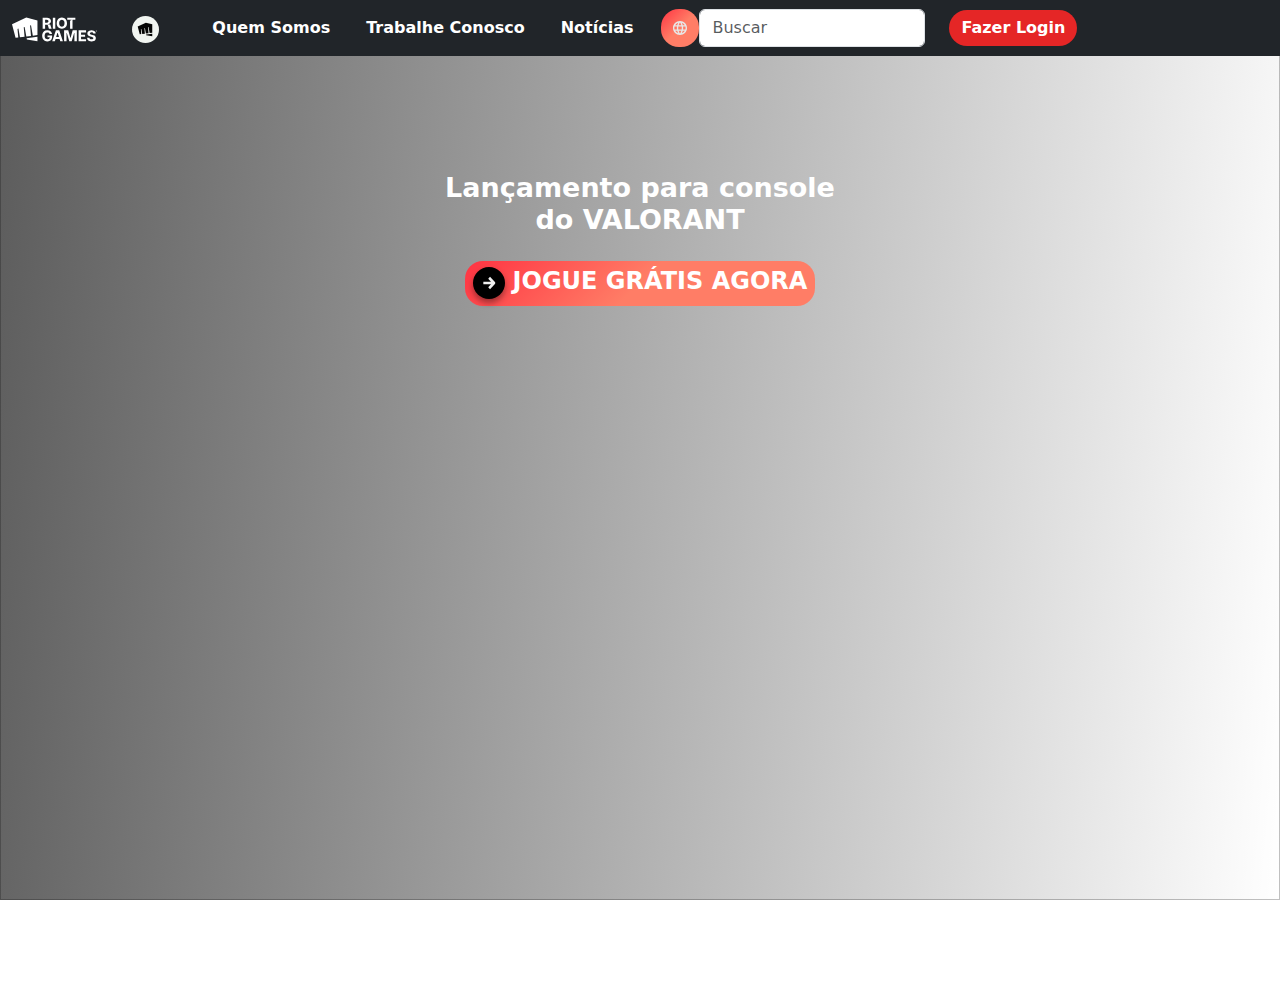
==== commit 4319ba2d: "Merge pull request #9 from TheBestGekyume/gekyume" ====
--- a/index.html
+++ b/index.html
@@ -1,40 +1,70 @@
 <!DOCTYPE html>
 <html lang="pt-br">
-<<<<<<< HEAD
   <head>
     <meta charset="UTF-8" />
     <meta name="viewport" content="width=device-width, initial-scale=1.0" />
-    <title>Riot-Copy</title>
+    <title>Valorant-Copy</title>
+    <link rel="stylesheet" href="style.css" />
     <link
-      href="https://cdn.jsdelivr.net/npm/bootstrap@5.3.3/dist/css/bootstrap.min.css"
+      href="https://cdn.jsdelivr.net/npm/bootstrap@5.3.0/dist/css/bootstrap.min.css"
       rel="stylesheet"
-      integrity="sha384-QWTKZyjpPEjISv5WaRU9OFeRpok6YctnYmDr5pNlyT2bRjXh0JMhjY6hW+ALEwIH"
-      crossorigin="anonymous"
     />
-    
-    <link rel="stylesheet" href="style.css" />
   </head>
+
   <body>
     <nav class="navbar navbar-expand-lg navbar-dark bg-dark fixed-top">
       <div class="container-fluid">
         <a class="navbar-brand" href="#">
-          
-          <svg width="85" height="27" class="_4QbmucHkCfNI1ob1rB2Twg==" viewBox="0 0 587.93 165"><title>mainLogoRiotFist21</title><path d="M98.77.33 0 46.07l24.61 93.66 18.73-2.3-5.15-58.89 6.15-2.74L54.96 136l32.01-3.93-5.69-65 6.09-2.71 11.68 66.23 32.38-3.98-6.23-71.25 6.16-2.74 12.77 72.43 32.01-3.93V19.71L98.77.33zm2.32 142.05 1.63 9.22 73.42 12.24v-30.68l-75.01 9.22h-.04zm144.49-19.22v12.63h15.57a14.84 14.84 0 0 1-1.92 7.31 13 13 0 0 1-5.6 5.11 20 20 0 0 1-8.9 1.8 17.53 17.53 0 0 1-10-2.8 17.87 17.87 0 0 1-6.44-8.14 33.06 33.06 0 0 1-2.27-12.93 31.81 31.81 0 0 1 2.32-12.81 18.14 18.14 0 0 1 6.5-8 17.27 17.27 0 0 1 9.82-2.78 19.31 19.31 0 0 1 5.36.71 14.15 14.15 0 0 1 4.33 2.09 12.92 12.92 0 0 1 3.18 3.29 15.61 15.61 0 0 1 2 4.44h17.27a27.22 27.22 0 0 0-3.46-10.28 28.84 28.84 0 0 0-7.05-8.1 32.6 32.6 0 0 0-9.91-5.29 37.91 37.91 0 0 0-12.06-1.86 37.32 37.32 0 0 0-14 2.6 32.6 32.6 0 0 0-11.36 7.61 35 35 0 0 0-7.61 12.21 46.15 46.15 0 0 0-2.73 16.44q0 11.94 4.54 20.59a32.4 32.4 0 0 0 12.69 13.27 39.84 39.84 0 0 0 35.84.84 28.39 28.39 0 0 0 11.67-11q4.25-7.19 4.24-17.2v-9.76Zm215.03 40.81V88.53h51.67v13.96h-34.62v16.76h27.99v13.96h-27.99v16.8h34.7v13.96h-51.75zm101.83-53.3a9 9 0 0 0-3.54-6.64c-2.09-1.59-5-2.38-8.69-2.38a16.63 16.63 0 0 0-6.26 1 8.62 8.62 0 0 0-3.83 2.78 6.74 6.74 0 0 0-1.33 4 6.2 6.2 0 0 0 .79 3.29 7.27 7.27 0 0 0 2.4 2.45 16.54 16.54 0 0 0 3.7 1.79 40.14 40.14 0 0 0 4.64 1.31l6.63 1.54a47.19 47.19 0 0 1 9.45 3.08 27.46 27.46 0 0 1 7.2 4.68 18.84 18.84 0 0 1 4.58 6.39 20.37 20.37 0 0 1 1.61 8.29 20.65 20.65 0 0 1-3.54 12.11 22.56 22.56 0 0 1-10.15 7.85 41.31 41.31 0 0 1-15.93 2.76 42.69 42.69 0 0 1-16.17-2.81 23.22 23.22 0 0 1-10.72-8.48q-3.83-5.66-4-14.12h16.43a10.68 10.68 0 0 0 7.05 9.94 19.37 19.37 0 0 0 7.24 1.26 18.44 18.44 0 0 0 6.66-1.09 10 10 0 0 0 4.33-3 7.22 7.22 0 0 0 1.57-4.48 6.16 6.16 0 0 0-1.42-4 10.86 10.86 0 0 0-4.14-2.81 42.07 42.07 0 0 0-6.89-2.14l-8.07-1.95q-9.65-2.3-15.23-7.26t-5.54-13.44a19.86 19.86 0 0 1 3.72-12.12 24.74 24.74 0 0 1 10.33-8.11 36.74 36.74 0 0 1 15-2.91 35.62 35.62 0 0 1 14.92 2.91 23.43 23.43 0 0 1 9.91 8.14 21.54 21.54 0 0 1 3.6 12.12Zm-113.99 53.3h-16.87v-57.35l-1.73-.02-17.04 57.37h-16.86l-16.58-57.37-2.15.02v57.35h-16.87V88.53h28.67l14.48 50.56h1.75l14.48-50.56h28.72v75.44zm-114.66 0h18.27l-25.33-75.43h-23.15l-25.37 75.43h18.3l4.93-16.54h27.42Zm-28.43-29.7 8.22-27.65h3.1l8.26 27.65Zm278.58-37.76a4 4 0 0 1-3.67-2.44 4 4 0 0 1 0-3.1 4 4 0 0 1 .85-1.27 4.25 4.25 0 0 1 1.27-.86 4.15 4.15 0 0 1 3.1 0 4.13 4.13 0 0 1 1.27.86 4.08 4.08 0 0 1 .86 1.27 4 4 0 0 1 0 3.1 4.08 4.08 0 0 1-.86 1.27 4 4 0 0 1-1.27.86 4 4 0 0 1-1.55.31Zm0-1.09a2.84 2.84 0 0 0 1.47-.39 2.94 2.94 0 0 0 1.05-1 2.93 2.93 0 0 0 0-2.92 3 3 0 0 0-1.06-1 2.93 2.93 0 0 0-2.92 0 3 3 0 0 0-1 1 2.86 2.86 0 0 0 0 2.92 3 3 0 0 0 1 1 2.83 2.83 0 0 0 1.46.39Zm-1.46-1.15V90.6h1.78a1.52 1.52 0 0 1 .69.15 1.13 1.13 0 0 1 .47.42 1.24 1.24 0 0 1 .17.66 1.16 1.16 0 0 1-.18.66 1 1 0 0 1-.48.41 1.56 1.56 0 0 1-.7.14h-1.2v-.72h1a.52.52 0 0 0 .36-.12.5.5 0 0 0 .14-.37.47.47 0 0 0-.14-.37.52.52 0 0 0-.36-.12h-.55v2.93Zm2.39-1.68.82 1.68h-1.11l-.75-1.68ZM282.41 1.03h17.05v75.44h-17.05zm98.02 37.72q0 12.42-4.71 21a32.67 32.67 0 0 1-12.79 13.17 38.57 38.57 0 0 1-36.31 0 32.75 32.75 0 0 1-12.79-13.2q-4.71-8.66-4.71-21t4.71-21.05a32.67 32.67 0 0 1 12.75-13.14 38.65 38.65 0 0 1 36.31 0 32.67 32.67 0 0 1 12.79 13.17q4.71 8.64 4.71 21.05m-17.35 0a33.35 33.35 0 0 0-2.23-13 17.47 17.47 0 0 0-6.33-8 18.57 18.57 0 0 0-19.45 0 17.57 17.57 0 0 0-6.35 8 38.59 38.59 0 0 0 0 26 17.49 17.49 0 0 0 6.35 8 18.57 18.57 0 0 0 19.45 0 17.39 17.39 0 0 0 6.33-8 33.4 33.4 0 0 0 2.23-13M246.58 50.17l8.76 26.3h18.71l-9.74-28.33h-13.23l-.79-2.44c2.52-.49 6.83-1.25 10.65-3.85a20 20 0 0 0 8.75-16.39 24.15 24.15 0 0 0-3.26-12.75 21.9 21.9 0 0 0-9.36-8.64 32.56 32.56 0 0 0-14.64-3H212v75.4h17.06v-26.3Zm-.32-15.61a19.35 19.35 0 0 1-7.26 1.18h-9.94V14.88h9.91a18.68 18.68 0 0 1 7.25 1.24 9.12 9.12 0 0 1 4.4 3.7 10 10 0 0 1 1.5 5.64 9.65 9.65 0 0 1-1.48 5.55 8.86 8.86 0 0 1-4.38 3.55M382.04 1.03v14h29.3l.8 2.45c-2.48.48-6.67 1.22-10.43 3.7v55.31h16.87v-61.5h19.62v-14Z"></path></svg>
-  
-          <svg width="85" height="27"id="Layer_1" data-name="Layer 1" xmlns="http://www.w3.org/2000/svg" viewBox="0 0 32 32"><circle cx="16" cy="16" r="16" fill="#f1f5f1"></circle><polygon points="16.42 8 6.75 12.47 9.16 21.64 11 21.41 10.49 15.65 11.1 15.38 12.13 21.27 15.27 20.89 14.71 14.53 15.3 14.27 16.45 20.75 19.62 20.36 19.01 13.38 19.61 13.12 20.86 20.2 24 19.82 24 9.89 16.42 8" fill="#050505"></polygon><polygon points="16.65 21.9 16.81 22.8 24 24 24 21 16.66 21.9 16.65 21.9" fill="#050505"></polygon></svg>
+          <svg
+            width="85"
+            height="27"
+            class="_4QbmucHkCfNI1ob1rB2Twg=="
+            viewBox="0 0 587.93 165"
+          >
+            <title>mainLogoRiotFist21</title>
+            <path
+              d="M98.77.33 0 46.07l24.61 93.66 18.73-2.3-5.15-58.89 6.15-2.74L54.96 136l32.01-3.93-5.69-65 6.09-2.71 11.68 66.23 32.38-3.98-6.23-71.25 6.16-2.74 12.77 72.43 32.01-3.93V19.71L98.77.33zm2.32 142.05 1.63 9.22 73.42 12.24v-30.68l-75.01 9.22h-.04zm144.49-19.22v12.63h15.57a14.84 14.84 0 0 1-1.92 7.31 13 13 0 0 1-5.6 5.11 20 20 0 0 1-8.9 1.8 17.53 17.53 0 0 1-10-2.8 17.87 17.87 0 0 1-6.44-8.14 33.06 33.06 0 0 1-2.27-12.93 31.81 31.81 0 0 1 2.32-12.81 18.14 18.14 0 0 1 6.5-8 17.27 17.27 0 0 1 9.82-2.78 19.31 19.31 0 0 1 5.36.71 14.15 14.15 0 0 1 4.33 2.09 12.92 12.92 0 0 1 3.18 3.29 15.61 15.61 0 0 1 2 4.44h17.27a27.22 27.22 0 0 0-3.46-10.28 28.84 28.84 0 0 0-7.05-8.1 32.6 32.6 0 0 0-9.91-5.29 37.91 37.91 0 0 0-12.06-1.86 37.32 37.32 0 0 0-14 2.6 32.6 32.6 0 0 0-11.36 7.61 35 35 0 0 0-7.61 12.21 46.15 46.15 0 0 0-2.73 16.44q0 11.94 4.54 20.59a32.4 32.4 0 0 0 12.69 13.27 39.84 39.84 0 0 0 35.84.84 28.39 28.39 0 0 0 11.67-11q4.25-7.19 4.24-17.2v-9.76Zm215.03 40.81V88.53h51.67v13.96h-34.62v16.76h27.99v13.96h-27.99v16.8h34.7v13.96h-51.75zm101.83-53.3a9 9 0 0 0-3.54-6.64c-2.09-1.59-5-2.38-8.69-2.38a16.63 16.63 0 0 0-6.26 1 8.62 8.62 0 0 0-3.83 2.78 6.74 6.74 0 0 0-1.33 4 6.2 6.2 0 0 0 .79 3.29 7.27 7.27 0 0 0 2.4 2.45 16.54 16.54 0 0 0 3.7 1.79 40.14 40.14 0 0 0 4.64 1.31l6.63 1.54a47.19 47.19 0 0 1 9.45 3.08 27.46 27.46 0 0 1 7.2 4.68 18.84 18.84 0 0 1 4.58 6.39 20.37 20.37 0 0 1 1.61 8.29 20.65 20.65 0 0 1-3.54 12.11 22.56 22.56 0 0 1-10.15 7.85 41.31 41.31 0 0 1-15.93 2.76 42.69 42.69 0 0 1-16.17-2.81 23.22 23.22 0 0 1-10.72-8.48q-3.83-5.66-4-14.12h16.43a10.68 10.68 0 0 0 7.05 9.94 19.37 19.37 0 0 0 7.24 1.26 18.44 18.44 0 0 0 6.66-1.09 10 10 0 0 0 4.33-3 7.22 7.22 0 0 0 1.57-4.48 6.16 6.16 0 0 0-1.42-4 10.86 10.86 0 0 0-4.14-2.81 42.07 42.07 0 0 0-6.89-2.14l-8.07-1.95q-9.65-2.3-15.23-7.26t-5.54-13.44a19.86 19.86 0 0 1 3.72-12.12 24.74 24.74 0 0 1 10.33-8.11 36.74 36.74 0 0 1 15-2.91 35.62 35.62 0 0 1 14.92 2.91 23.43 23.43 0 0 1 9.91 8.14 21.54 21.54 0 0 1 3.6 12.12Zm-113.99 53.3h-16.87v-57.35l-1.73-.02-17.04 57.37h-16.86l-16.58-57.37-2.15.02v57.35h-16.87V88.53h28.67l14.48 50.56h1.75l14.48-50.56h28.72v75.44zm-114.66 0h18.27l-25.33-75.43h-23.15l-25.37 75.43h18.3l4.93-16.54h27.42Zm-28.43-29.7 8.22-27.65h3.1l8.26 27.65Zm278.58-37.76a4 4 0 0 1-3.67-2.44 4 4 0 0 1 0-3.1 4 4 0 0 1 .85-1.27 4.25 4.25 0 0 1 1.27-.86 4.15 4.15 0 0 1 3.1 0 4.13 4.13 0 0 1 1.27.86 4.08 4.08 0 0 1 .86 1.27 4 4 0 0 1 0 3.1 4.08 4.08 0 0 1-.86 1.27 4 4 0 0 1-1.27.86 4 4 0 0 1-1.55.31Zm0-1.09a2.84 2.84 0 0 0 1.47-.39 2.94 2.94 0 0 0 1.05-1 2.93 2.93 0 0 0 0-2.92 3 3 0 0 0-1.06-1 2.93 2.93 0 0 0-2.92 0 3 3 0 0 0-1 1 2.86 2.86 0 0 0 0 2.92 3 3 0 0 0 1 1 2.83 2.83 0 0 0 1.46.39Zm-1.46-1.15V90.6h1.78a1.52 1.52 0 0 1 .69.15 1.13 1.13 0 0 1 .47.42 1.24 1.24 0 0 1 .17.66 1.16 1.16 0 0 1-.18.66 1 1 0 0 1-.48.41 1.56 1.56 0 0 1-.7.14h-1.2v-.72h1a.52.52 0 0 0 .36-.12.5.5 0 0 0 .14-.37.47.47 0 0 0-.14-.37.52.52 0 0 0-.36-.12h-.55v2.93Zm2.39-1.68.82 1.68h-1.11l-.75-1.68ZM282.41 1.03h17.05v75.44h-17.05zm98.02 37.72q0 12.42-4.71 21a32.67 32.67 0 0 1-12.79 13.17 38.57 38.57 0 0 1-36.31 0 32.75 32.75 0 0 1-12.79-13.2q-4.71-8.66-4.71-21t4.71-21.05a32.67 32.67 0 0 1 12.75-13.14 38.65 38.65 0 0 1 36.31 0 32.67 32.67 0 0 1 12.79 13.17q4.71 8.64 4.71 21.05m-17.35 0a33.35 33.35 0 0 0-2.23-13 17.47 17.47 0 0 0-6.33-8 18.57 18.57 0 0 0-19.45 0 17.57 17.57 0 0 0-6.35 8 38.59 38.59 0 0 0 0 26 17.49 17.49 0 0 0 6.35 8 18.57 18.57 0 0 0 19.45 0 17.39 17.39 0 0 0 6.33-8 33.4 33.4 0 0 0 2.23-13M246.58 50.17l8.76 26.3h18.71l-9.74-28.33h-13.23l-.79-2.44c2.52-.49 6.83-1.25 10.65-3.85a20 20 0 0 0 8.75-16.39 24.15 24.15 0 0 0-3.26-12.75 21.9 21.9 0 0 0-9.36-8.64 32.56 32.56 0 0 0-14.64-3H212v75.4h17.06v-26.3Zm-.32-15.61a19.35 19.35 0 0 1-7.26 1.18h-9.94V14.88h9.91a18.68 18.68 0 0 1 7.25 1.24 9.12 9.12 0 0 1 4.4 3.7 10 10 0 0 1 1.5 5.64 9.65 9.65 0 0 1-1.48 5.55 8.86 8.86 0 0 1-4.38 3.55M382.04 1.03v14h29.3l.8 2.45c-2.48.48-6.67 1.22-10.43 3.7v55.31h16.87v-61.5h19.62v-14Z"
+            ></path>
+          </svg>
+
+          <svg
+            width="85"
+            height="27"
+            id="Layer_1"
+            data-name="Layer 1"
+            xmlns="http://www.w3.org/2000/svg"
+            viewBox="0 0 32 32"
+          >
+            <circle cx="16" cy="16" r="16" fill="#f1f5f1"></circle>
+            <polygon
+              points="16.42 8 6.75 12.47 9.16 21.64 11 21.41 10.49 15.65 11.1 15.38 12.13 21.27 15.27 20.89 14.71 14.53 15.3 14.27 16.45 20.75 19.62 20.36 19.01 13.38 19.61 13.12 20.86 20.2 24 19.82 24 9.89 16.42 8"
+              fill="#050505"
+            ></polygon>
+            <polygon
+              points="16.65 21.9 16.81 22.8 24 24 24 21 16.66 21.9 16.65 21.9"
+              fill="#050505"
+            ></polygon>
+          </svg>
         </a>
-  
-        <button 
-        class="navbar-toggler" type="button" data-bs-toggle="collapse" 
-        data-bs-target="#navbarNav" aria-controls="navbarNav" aria-expanded="false" 
-        aria-label="Toggle navigation">
+
+        <button
+          class="navbar-toggler"
+          type="button"
+          data-bs-toggle="collapse"
+          data-bs-target="#navbarNav"
+          aria-controls="navbarNav"
+          aria-expanded="false"
+          aria-label="Toggle navigation"
+        >
           <span class="navbar-toggler-icon"></span>
         </button>
-  
+
         <div class="collapse navbar-collapse" id="navbarNav">
           <ul class="navbar-nav">
             <li class="nav-item">
-              <a class="nav-link active" aria-current="page" href="#">Quem Somos</a>
+              <a class="nav-link active" aria-current="page" href="#"
+                >Quem Somos</a
+              >
             </li>
             <li class="nav-item">
               <a class="nav-link" href="#">Trabalhe Conosco</a>
@@ -43,25 +73,32 @@
               <a class="nav-link" href="#">Notícias</a>
             </li>
           </ul>
-            <form class="d-flex me-3">
-              <a href="#" class="btn">
-                <svg width="14" height="14" viewBox="0 0 16 16">
-                  <title>globeIcon
-                  </title><path d="M7.992 0C3.576 0 0 3.584 0 8s3.576 8 7.992 8C12.416 16 16 12.416 16 8s-3.584-8-8.008-8Zm5.544 4.8h-2.36c-.256-1-.624-1.96-1.104-2.848A6.424 6.424 0 0 1 13.536 4.8ZM8 1.632A11.27 11.27 0 0 1 9.528 4.8H6.472A11.27 11.27 0 0 1 8 1.632ZM1.808 9.6A6.594 6.594 0 0 1 1.6 8c0-.552.08-1.088.208-1.6h2.704A13.212 13.212 0 0 0 4.4 8c0 .544.048 1.072.112 1.6H1.808Zm.656 1.6h2.36c.256 1 .624 1.96 1.104 2.848A6.39 6.39 0 0 1 2.464 11.2Zm2.36-6.4h-2.36a6.39 6.39 0 0 1 3.464-2.848A12.52 12.52 0 0 0 4.824 4.8ZM8 14.368A11.27 11.27 0 0 1 6.472 11.2h3.056A11.27 11.27 0 0 1 8 14.368ZM9.872 9.6H6.128A11.77 11.77 0 0 1 6 8c0-.544.056-1.08.128-1.6h3.744C9.944 6.92 10 7.456 10 8s-.056 1.072-.128 1.6Zm.2 4.448a12.52 12.52 0 0 0 1.104-2.848h2.36a6.424 6.424 0 0 1-3.464 2.848ZM11.488 9.6c.064-.528.112-1.056.112-1.6s-.048-1.072-.112-1.6h2.704c.128.512.208 1.048.208 1.6s-.08 1.088-.208 1.6h-2.704Z" fill="#E8E8E8"></path></svg>
-              </a>
-              <input class="form-control me-2" type="search" placeholder="Buscar" aria-label="Buscar">
-  
-            </form>
-            <button class="btn-login">Fazer Login</button>
+          <form class="d-flex me-3">
+            <a href="#" class="btn">
+              <svg width="14" height="14" viewBox="0 0 16 16">
+                <title>globeIcon</title>
+                <path
+                  d="M7.992 0C3.576 0 0 3.584 0 8s3.576 8 7.992 8C12.416 16 16 12.416 16 8s-3.584-8-8.008-8Zm5.544 4.8h-2.36c-.256-1-.624-1.96-1.104-2.848A6.424 6.424 0 0 1 13.536 4.8ZM8 1.632A11.27 11.27 0 0 1 9.528 4.8H6.472A11.27 11.27 0 0 1 8 1.632ZM1.808 9.6A6.594 6.594 0 0 1 1.6 8c0-.552.08-1.088.208-1.6h2.704A13.212 13.212 0 0 0 4.4 8c0 .544.048 1.072.112 1.6H1.808Zm.656 1.6h2.36c.256 1 .624 1.96 1.104 2.848A6.39 6.39 0 0 1 2.464 11.2Zm2.36-6.4h-2.36a6.39 6.39 0 0 1 3.464-2.848A12.52 12.52 0 0 0 4.824 4.8ZM8 14.368A11.27 11.27 0 0 1 6.472 11.2h3.056A11.27 11.27 0 0 1 8 14.368ZM9.872 9.6H6.128A11.77 11.77 0 0 1 6 8c0-.544.056-1.08.128-1.6h3.744C9.944 6.92 10 7.456 10 8s-.056 1.072-.128 1.6Zm.2 4.448a12.52 12.52 0 0 0 1.104-2.848h2.36a6.424 6.424 0 0 1-3.464 2.848ZM11.488 9.6c.064-.528.112-1.056.112-1.6s-.048-1.072-.112-1.6h2.704c.128.512.208 1.048.208 1.6s-.08 1.088-.208 1.6h-2.704Z"
+                  fill="#E8E8E8"
+                ></path>
+              </svg>
+            </a>
+            <input
+              class="form-control me-2"
+              type="search"
+              placeholder="Buscar"
+              aria-label="Buscar"
+            />
+          </form>
+          <button class="btn-login">Fazer Login</button>
         </div>
-  
       </div>
     </nav>
 
     <header
-      class="d-flex flex-column justify-content-center align-items-center w-100 mt-5"
+      class="d-flex flex-column justify-content-center align-items-center w-100 "
     >
-      <div class="">
+      <div class="mb-5">
         <img
           class="valorant-logo"
           src="https://www.riotgames.com/darkroom/500/91a44491195206bf6d165bd9696dd342:2c4a95bcb87693b3970cb69a3c4c54e9/val-ln-logo-600x400-offwhite.png"
@@ -69,21 +106,21 @@
         />
       </div>
 
-      <h2 class="text-center">Lançamento para console do VALORANT</h2>
+      <h2 class="text-center">Lançamento para console <br> do VALORANT</h2>
 
-      <div class="d-grid gap-2 col-6 mx-auto">
-        <button class="btn" type="button">
-          <span>
-          <svg viewBox="0 0 24 24" fill="none">
-            <path
-              fill-rule="evenodd"
-              clip-rule="evenodd"
-              d="M15.003 14H3.5v-4h11.502l-4.165-4.538 2.705-2.947 7.353 8.012c.747.813.747 2.133 0 2.947l-7.353 8.011-2.705-2.947L15.003 14z"
-              fill="#F0F0F0"
-            ></path>
-          </svg>
-        </span>
-          Jogue Gratis Agora
+      <div class="d-flex mt-3">
+        <button class="btn d-flex justify-content-around align-items-center px-2" type="button">
+          <span class="me-2">
+            <svg viewBox="0 0 24 24" fill="none">
+              <path
+                fill-rule="evenodd"
+                clip-rule="evenodd"
+                d="M15.003 14H3.5v-4h11.502l-4.165-4.538 2.705-2.947 7.353 8.012c.747.813.747 2.133 0 2.947l-7.353 8.011-2.705-2.947L15.003 14z"
+                fill="#F0F0F0"
+              ></path>
+            </svg>
+          </span>
+          <h3 class="mb-0 pb-1">JOGUE GRÁTIS AGORA</h3>
         </button>
       </div>
 
@@ -93,66 +130,6 @@
         alt=""
       />
     </header>
-    <script
-      src="https://cdn.jsdelivr.net/npm/bootstrap@5.3.3/dist/js/bootstrap.bundle.min.js"
-      integrity="sha384-YvpcrYf0tY3lHB60NNkmXc5s9fDVZLESaAA55NDzOxhy9GkcIdslK1eN7N6jIeHz"
-      crossorigin="anonymous"
-    ></script>
+    <script src="https://cdn.jsdelivr.net/npm/bootstrap@5.3.0/dist/js/bootstrap.bundle.min.js"></script>
   </body>
 </html>
-=======
-<head>
-  <meta charset="UTF-8">
-  <meta name="viewport" content="width=device-width, initial-scale=1.0">
-  <title>Valorant-Copy</title>
-  <link rel="stylesheet" href="style.css">
-  <link href="https://cdn.jsdelivr.net/npm/bootstrap@5.3.0/dist/css/bootstrap.min.css" rel="stylesheet">
-</head>
-<body>
-
-  <nav class="navbar navbar-expand-lg navbar-dark bg-dark fixed-top">
-    <div class="container-fluid">
-      <a class="navbar-brand" href="#">
-        
-        <svg width="85" height="27" class="_4QbmucHkCfNI1ob1rB2Twg==" viewBox="0 0 587.93 165"><title>mainLogoRiotFist21</title><path d="M98.77.33 0 46.07l24.61 93.66 18.73-2.3-5.15-58.89 6.15-2.74L54.96 136l32.01-3.93-5.69-65 6.09-2.71 11.68 66.23 32.38-3.98-6.23-71.25 6.16-2.74 12.77 72.43 32.01-3.93V19.71L98.77.33zm2.32 142.05 1.63 9.22 73.42 12.24v-30.68l-75.01 9.22h-.04zm144.49-19.22v12.63h15.57a14.84 14.84 0 0 1-1.92 7.31 13 13 0 0 1-5.6 5.11 20 20 0 0 1-8.9 1.8 17.53 17.53 0 0 1-10-2.8 17.87 17.87 0 0 1-6.44-8.14 33.06 33.06 0 0 1-2.27-12.93 31.81 31.81 0 0 1 2.32-12.81 18.14 18.14 0 0 1 6.5-8 17.27 17.27 0 0 1 9.82-2.78 19.31 19.31 0 0 1 5.36.71 14.15 14.15 0 0 1 4.33 2.09 12.92 12.92 0 0 1 3.18 3.29 15.61 15.61 0 0 1 2 4.44h17.27a27.22 27.22 0 0 0-3.46-10.28 28.84 28.84 0 0 0-7.05-8.1 32.6 32.6 0 0 0-9.91-5.29 37.91 37.91 0 0 0-12.06-1.86 37.32 37.32 0 0 0-14 2.6 32.6 32.6 0 0 0-11.36 7.61 35 35 0 0 0-7.61 12.21 46.15 46.15 0 0 0-2.73 16.44q0 11.94 4.54 20.59a32.4 32.4 0 0 0 12.69 13.27 39.84 39.84 0 0 0 35.84.84 28.39 28.39 0 0 0 11.67-11q4.25-7.19 4.24-17.2v-9.76Zm215.03 40.81V88.53h51.67v13.96h-34.62v16.76h27.99v13.96h-27.99v16.8h34.7v13.96h-51.75zm101.83-53.3a9 9 0 0 0-3.54-6.64c-2.09-1.59-5-2.38-8.69-2.38a16.63 16.63 0 0 0-6.26 1 8.62 8.62 0 0 0-3.83 2.78 6.74 6.74 0 0 0-1.33 4 6.2 6.2 0 0 0 .79 3.29 7.27 7.27 0 0 0 2.4 2.45 16.54 16.54 0 0 0 3.7 1.79 40.14 40.14 0 0 0 4.64 1.31l6.63 1.54a47.19 47.19 0 0 1 9.45 3.08 27.46 27.46 0 0 1 7.2 4.68 18.84 18.84 0 0 1 4.58 6.39 20.37 20.37 0 0 1 1.61 8.29 20.65 20.65 0 0 1-3.54 12.11 22.56 22.56 0 0 1-10.15 7.85 41.31 41.31 0 0 1-15.93 2.76 42.69 42.69 0 0 1-16.17-2.81 23.22 23.22 0 0 1-10.72-8.48q-3.83-5.66-4-14.12h16.43a10.68 10.68 0 0 0 7.05 9.94 19.37 19.37 0 0 0 7.24 1.26 18.44 18.44 0 0 0 6.66-1.09 10 10 0 0 0 4.33-3 7.22 7.22 0 0 0 1.57-4.48 6.16 6.16 0 0 0-1.42-4 10.86 10.86 0 0 0-4.14-2.81 42.07 42.07 0 0 0-6.89-2.14l-8.07-1.95q-9.65-2.3-15.23-7.26t-5.54-13.44a19.86 19.86 0 0 1 3.72-12.12 24.74 24.74 0 0 1 10.33-8.11 36.74 36.74 0 0 1 15-2.91 35.62 35.62 0 0 1 14.92 2.91 23.43 23.43 0 0 1 9.91 8.14 21.54 21.54 0 0 1 3.6 12.12Zm-113.99 53.3h-16.87v-57.35l-1.73-.02-17.04 57.37h-16.86l-16.58-57.37-2.15.02v57.35h-16.87V88.53h28.67l14.48 50.56h1.75l14.48-50.56h28.72v75.44zm-114.66 0h18.27l-25.33-75.43h-23.15l-25.37 75.43h18.3l4.93-16.54h27.42Zm-28.43-29.7 8.22-27.65h3.1l8.26 27.65Zm278.58-37.76a4 4 0 0 1-3.67-2.44 4 4 0 0 1 0-3.1 4 4 0 0 1 .85-1.27 4.25 4.25 0 0 1 1.27-.86 4.15 4.15 0 0 1 3.1 0 4.13 4.13 0 0 1 1.27.86 4.08 4.08 0 0 1 .86 1.27 4 4 0 0 1 0 3.1 4.08 4.08 0 0 1-.86 1.27 4 4 0 0 1-1.27.86 4 4 0 0 1-1.55.31Zm0-1.09a2.84 2.84 0 0 0 1.47-.39 2.94 2.94 0 0 0 1.05-1 2.93 2.93 0 0 0 0-2.92 3 3 0 0 0-1.06-1 2.93 2.93 0 0 0-2.92 0 3 3 0 0 0-1 1 2.86 2.86 0 0 0 0 2.92 3 3 0 0 0 1 1 2.83 2.83 0 0 0 1.46.39Zm-1.46-1.15V90.6h1.78a1.52 1.52 0 0 1 .69.15 1.13 1.13 0 0 1 .47.42 1.24 1.24 0 0 1 .17.66 1.16 1.16 0 0 1-.18.66 1 1 0 0 1-.48.41 1.56 1.56 0 0 1-.7.14h-1.2v-.72h1a.52.52 0 0 0 .36-.12.5.5 0 0 0 .14-.37.47.47 0 0 0-.14-.37.52.52 0 0 0-.36-.12h-.55v2.93Zm2.39-1.68.82 1.68h-1.11l-.75-1.68ZM282.41 1.03h17.05v75.44h-17.05zm98.02 37.72q0 12.42-4.71 21a32.67 32.67 0 0 1-12.79 13.17 38.57 38.57 0 0 1-36.31 0 32.75 32.75 0 0 1-12.79-13.2q-4.71-8.66-4.71-21t4.71-21.05a32.67 32.67 0 0 1 12.75-13.14 38.65 38.65 0 0 1 36.31 0 32.67 32.67 0 0 1 12.79 13.17q4.71 8.64 4.71 21.05m-17.35 0a33.35 33.35 0 0 0-2.23-13 17.47 17.47 0 0 0-6.33-8 18.57 18.57 0 0 0-19.45 0 17.57 17.57 0 0 0-6.35 8 38.59 38.59 0 0 0 0 26 17.49 17.49 0 0 0 6.35 8 18.57 18.57 0 0 0 19.45 0 17.39 17.39 0 0 0 6.33-8 33.4 33.4 0 0 0 2.23-13M246.58 50.17l8.76 26.3h18.71l-9.74-28.33h-13.23l-.79-2.44c2.52-.49 6.83-1.25 10.65-3.85a20 20 0 0 0 8.75-16.39 24.15 24.15 0 0 0-3.26-12.75 21.9 21.9 0 0 0-9.36-8.64 32.56 32.56 0 0 0-14.64-3H212v75.4h17.06v-26.3Zm-.32-15.61a19.35 19.35 0 0 1-7.26 1.18h-9.94V14.88h9.91a18.68 18.68 0 0 1 7.25 1.24 9.12 9.12 0 0 1 4.4 3.7 10 10 0 0 1 1.5 5.64 9.65 9.65 0 0 1-1.48 5.55 8.86 8.86 0 0 1-4.38 3.55M382.04 1.03v14h29.3l.8 2.45c-2.48.48-6.67 1.22-10.43 3.7v55.31h16.87v-61.5h19.62v-14Z"></path></svg>
-
-        <svg width="85" height="27"id="Layer_1" data-name="Layer 1" xmlns="http://www.w3.org/2000/svg" viewBox="0 0 32 32"><circle cx="16" cy="16" r="16" fill="#f1f5f1"></circle><polygon points="16.42 8 6.75 12.47 9.16 21.64 11 21.41 10.49 15.65 11.1 15.38 12.13 21.27 15.27 20.89 14.71 14.53 15.3 14.27 16.45 20.75 19.62 20.36 19.01 13.38 19.61 13.12 20.86 20.2 24 19.82 24 9.89 16.42 8" fill="#050505"></polygon><polygon points="16.65 21.9 16.81 22.8 24 24 24 21 16.66 21.9 16.65 21.9" fill="#050505"></polygon></svg>
-      </a>
-
-      <button 
-      class="navbar-toggler" type="button" data-bs-toggle="collapse" 
-      data-bs-target="#navbarNav" aria-controls="navbarNav" aria-expanded="false" 
-      aria-label="Toggle navigation">
-        <span class="navbar-toggler-icon"></span>
-      </button>
-
-      <div class="collapse navbar-collapse" id="navbarNav">
-        <ul class="navbar-nav">
-          <li class="nav-item">
-            <a class="nav-link active" aria-current="page" href="#">Quem Somos</a>
-          </li>
-          <li class="nav-item">
-            <a class="nav-link" href="#">Trabalhe Conosco</a>
-          </li>
-          <li class="nav-item">
-            <a class="nav-link" href="#">Notícias</a>
-          </li>
-        </ul>
-          <form class="d-flex me-3">
-            <a href="#" class="btn">
-              <svg width="14" height="14" viewBox="0 0 16 16">
-                <title>globeIcon
-                </title><path d="M7.992 0C3.576 0 0 3.584 0 8s3.576 8 7.992 8C12.416 16 16 12.416 16 8s-3.584-8-8.008-8Zm5.544 4.8h-2.36c-.256-1-.624-1.96-1.104-2.848A6.424 6.424 0 0 1 13.536 4.8ZM8 1.632A11.27 11.27 0 0 1 9.528 4.8H6.472A11.27 11.27 0 0 1 8 1.632ZM1.808 9.6A6.594 6.594 0 0 1 1.6 8c0-.552.08-1.088.208-1.6h2.704A13.212 13.212 0 0 0 4.4 8c0 .544.048 1.072.112 1.6H1.808Zm.656 1.6h2.36c.256 1 .624 1.96 1.104 2.848A6.39 6.39 0 0 1 2.464 11.2Zm2.36-6.4h-2.36a6.39 6.39 0 0 1 3.464-2.848A12.52 12.52 0 0 0 4.824 4.8ZM8 14.368A11.27 11.27 0 0 1 6.472 11.2h3.056A11.27 11.27 0 0 1 8 14.368ZM9.872 9.6H6.128A11.77 11.77 0 0 1 6 8c0-.544.056-1.08.128-1.6h3.744C9.944 6.92 10 7.456 10 8s-.056 1.072-.128 1.6Zm.2 4.448a12.52 12.52 0 0 0 1.104-2.848h2.36a6.424 6.424 0 0 1-3.464 2.848ZM11.488 9.6c.064-.528.112-1.056.112-1.6s-.048-1.072-.112-1.6h2.704c.128.512.208 1.048.208 1.6s-.08 1.088-.208 1.6h-2.704Z" fill="#E8E8E8"></path></svg>
-            </a>
-            <input class="form-control me-2" type="search" placeholder="Buscar" aria-label="Buscar">
-
-          </form>
-          <button class="btn-login">Fazer Login</button>
-      </div>
-
-    </div>
-  </nav>
-  <script src="https://cdn.jsdelivr.net/npm/bootstrap@5.3.0/dist/js/bootstrap.bundle.min.js"></script>
-</body>
-</html>
->>>>>>> ad36d61a4317228222fa516116d6cf4b0a95e24d
--- a/style.css
+++ b/style.css
@@ -1,15 +1,62 @@
-<<<<<<< HEAD
 * {
   margin: 0;
   padding: 0;
   box-sizing: border-box;
 }
 
-header {
-  width: 200px;
-  height: 200px;
+body {
+  height: 100vh;
+  background-color: #121212;
+  color: #ffffff;
 }
-header img.background-header {
+body .navbar {
+  background-color: #000000;
+}
+body .navbar-brand img {
+  width: 120px;
+}
+body svg {
+  fill: white;
+}
+body .navbar-nav .nav-link {
+  color: #ffffff;
+  font-weight: bold;
+  margin-right: 20px;
+}
+body .navbar-nav .nav-link:hover {
+  color: #dddddd;
+}
+body .btn-login {
+  background-color: #e52626;
+  color: #ffffff;
+  border: none;
+  padding: 6px 12px;
+  font-weight: bold;
+  border-radius: 1.6rem;
+}
+body .btn-login:hover {
+  background-color: #c41f1f;
+}
+body .navbar-toggler {
+  border: none;
+}
+body .navbar-toggler:focus {
+  box-shadow: none;
+}
+body header {
+  margin-top: 100px;
+}
+body header::after {
+  content: "";
+  position: absolute;
+  width: 100%;
+  height: 100%;
+  left: 0;
+  top: 0;
+  background: linear-gradient(275deg, rgba(10, 10, 10, 0) 0, rgba(10, 10, 10, 0.8) 120%);
+  z-index: -1;
+}
+body header img.background-header {
   position: absolute;
   left: 0;
   top: 0;
@@ -20,79 +67,40 @@
   background-repeat: no-repeat;
   z-index: -2;
 }
-header img.valorant-logo {
+body img.valorant-logo {
   width: 215px;
 }
-header h2 {
+body h2 {
   color: #fff;
+  font-size: 1.688rem;
+  font-weight: 700;
 }
-header .btn {
+body .btn {
   background: linear-gradient(135deg, #ff3342 0%, #ff7d66 50%, #ff7d66 100%);
   color: white;
   border: 0 solid transparent;
-  border-radius: 12px;
+  border-radius: 18px;
 }
-header .btn:hover {
+body .btn:hover {
   color: white;
   box-shadow: 0 10px 30px -10px rgba(255, 70, 84, 0.2509803922), 0 10px 30px -10px rgba(255, 70, 84, 0.5019607843), 0 10px 35px -10px rgba(255, 70, 84, 0.5019607843);
 }
-header .btn span {
-  text-align: center;
-  background-color: black;
+body .btn h3 {
+  font-size: 1.5rem;
+  font-weight: 700;
+}
+body .btn span {
+  display: flex;
+  width: -moz-fit-content;
+  width: fit-content;
+  height: -moz-fit-content;
+  height: fit-content;
+  padding: 8px;
+  border-radius: 50%;
+  background-color: #000;
+  filter: drop-shadow(0 4px 3px rgba(10, 10, 10, 0.4));
+}
+body .btn span svg {
   width: 16px;
-  height: 16px;
-}
-header .btn span svg {
-  width: 16px;
-  height: 16px;
-}/*# sourceMappingURL=style.css.map */
-=======
-body {
-  background-color: #121212; /* Cor de fundo escura */
-  color: #ffffff;
-}
-
-.navbar {
-  background-color: #000000; /* Fundo preto para a navbar */
-}
-
-.navbar-brand img {
-  width: 120px; /* Ajuste o tamanho do logotipo */
-}
-
-svg {
-  fill: white;
-}
-
-.navbar-nav .nav-link {
-  color: #ffffff;
-  font-weight: bold;
-  margin-right: 20px;
-}
-
-.navbar-nav .nav-link:hover {
-  color: #dddddd; /* Cor ao passar o mouse */
-}
-
-
-.btn-login {
-  background-color: #e52626; /* Cor vermelha para o botão de login */
-  color: #ffffff;
-  border: none;
-  padding: 6px 12px;
-  font-weight: bold;
-  border-radius: 1.6rem;
-}
-
-.btn-login:hover {
-  background-color: #c41f1f; /* Cor ao passar o mouse */
-}
-
-.navbar-toggler {
-  border: none;
-}
-
-.navbar-toggler:focus {
-  box-shadow: none;
-}
->>>>>>> ad36d61a4317228222fa516116d6cf4b0a95e24d
+  height: auto;
+}/*# sourceMappingURL=style.css.map */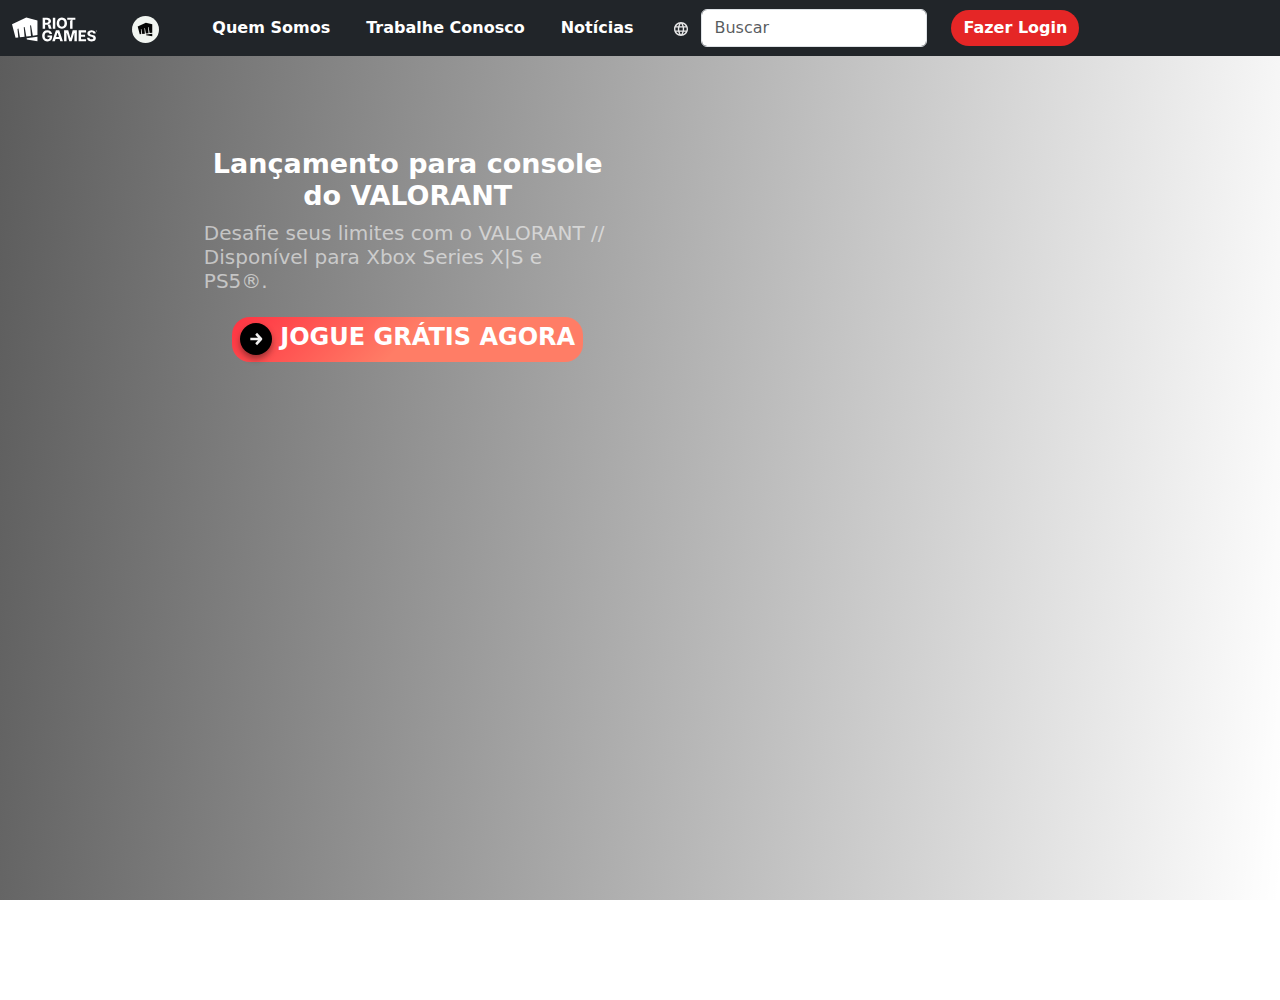
==== commit 6e456f58: "Merge pull request #10 from TheBestGekyume/gekyume" ====
--- a/index.html
+++ b/index.html
@@ -96,20 +96,28 @@
     </nav>
 
     <header
-      class="d-flex flex-column justify-content-center align-items-center w-100 "
+      class="header d-flex justify-content-center justify-content-lg-start"
     >
-      <div class="mb-5">
+      <div class="d-flex flex-column align-items-center">
         <img
-          class="valorant-logo"
+          class="valorant-logo mb-5"
           src="https://www.riotgames.com/darkroom/500/91a44491195206bf6d165bd9696dd342:2c4a95bcb87693b3970cb69a3c4c54e9/val-ln-logo-600x400-offwhite.png"
           alt=""
         />
-      </div>
 
-      <h2 class="text-center">Lançamento para console <br> do VALORANT</h2>
+        <h2 class="text-center">
+          Lançamento para console <br />
+          do VALORANT
+        </h2>
 
-      <div class="d-flex mt-3">
-        <button class="btn d-flex justify-content-around align-items-center px-2" type="button">
+
+        <h5 class="w-50 d-none d-lg-inline-block">Desafie seus limites com o VALORANT //
+          Disponível para Xbox Series X|S e PS5®.</h5>
+
+        <button
+          class="btn d-flex justify-content-around align-items-center px-2 mt-3"
+          type="button"
+        >
           <span class="me-2">
             <svg viewBox="0 0 24 24" fill="none">
               <path
@@ -122,14 +130,28 @@
           </span>
           <h3 class="mb-0 pb-1">JOGUE GRÁTIS AGORA</h3>
         </button>
+
+
       </div>
 
+
       <img
-        class="background-header"
+        class="background-header d-none-block d-lg-none"
         src="https://www.riotgames.com/darkroom/800/c1aff6477fb58e3876f5af2406daf0b0:257d9ec436d2de13d41750a04a2dd899/val-ln-hero-asset-3840x1600.png"
         alt=""
       />
+      <img
+        class="d-none d-lg-block background-header-desk"
+        src="https://www.riotgames.com/darkroom/2000/4190eec7ff1fb6c9c5b6646f06578cd3:22b56b951ec7f6afe589357b94caa0b3/val-ln-hero-asset-3840x1600.png"
+        alt=""
+      />
     </header>
+
+
+
+
+    
+
     <script src="https://cdn.jsdelivr.net/npm/bootstrap@5.3.0/dist/js/bootstrap.bundle.min.js"></script>
   </body>
 </html>
--- a/style.css
+++ b/style.css
@@ -44,7 +44,7 @@
   box-shadow: none;
 }
 body header {
-  margin-top: 100px;
+  margin-block: 100px;
 }
 body header::after {
   content: "";
@@ -56,40 +56,48 @@
   background: linear-gradient(275deg, rgba(10, 10, 10, 0) 0, rgba(10, 10, 10, 0.8) 120%);
   z-index: -1;
 }
-body header img.background-header {
+body header .background-header, body header .background-header-desk {
   position: absolute;
   left: 0;
   top: 0;
-  height: 100%;
   width: 100%;
+  height: -moz-fit-content;
+  height: fit-content;
   background-size: cover;
   background-position: center;
   background-repeat: no-repeat;
   z-index: -2;
 }
-body img.valorant-logo {
+body header .background-header-desk {
+  -o-object-fit: cover;
+  object-fit: cover;
+}
+body header img.valorant-logo {
   width: 215px;
 }
-body h2 {
+body header h2 {
   color: #fff;
   font-size: 1.688rem;
   font-weight: 700;
 }
-body .btn {
+body header h5 {
+  color: rgba(249, 249, 249, 0.6);
+}
+body header .btn {
   background: linear-gradient(135deg, #ff3342 0%, #ff7d66 50%, #ff7d66 100%);
   color: white;
   border: 0 solid transparent;
   border-radius: 18px;
 }
-body .btn:hover {
+body header .btn:hover {
   color: white;
   box-shadow: 0 10px 30px -10px rgba(255, 70, 84, 0.2509803922), 0 10px 30px -10px rgba(255, 70, 84, 0.5019607843), 0 10px 35px -10px rgba(255, 70, 84, 0.5019607843);
 }
-body .btn h3 {
+body header .btn h3 {
   font-size: 1.5rem;
   font-weight: 700;
 }
-body .btn span {
+body header .btn span {
   display: flex;
   width: -moz-fit-content;
   width: fit-content;
@@ -100,7 +108,7 @@
   background-color: #000;
   filter: drop-shadow(0 4px 3px rgba(10, 10, 10, 0.4));
 }
-body .btn span svg {
+body header .btn span svg {
   width: 16px;
   height: auto;
 }/*# sourceMappingURL=style.css.map */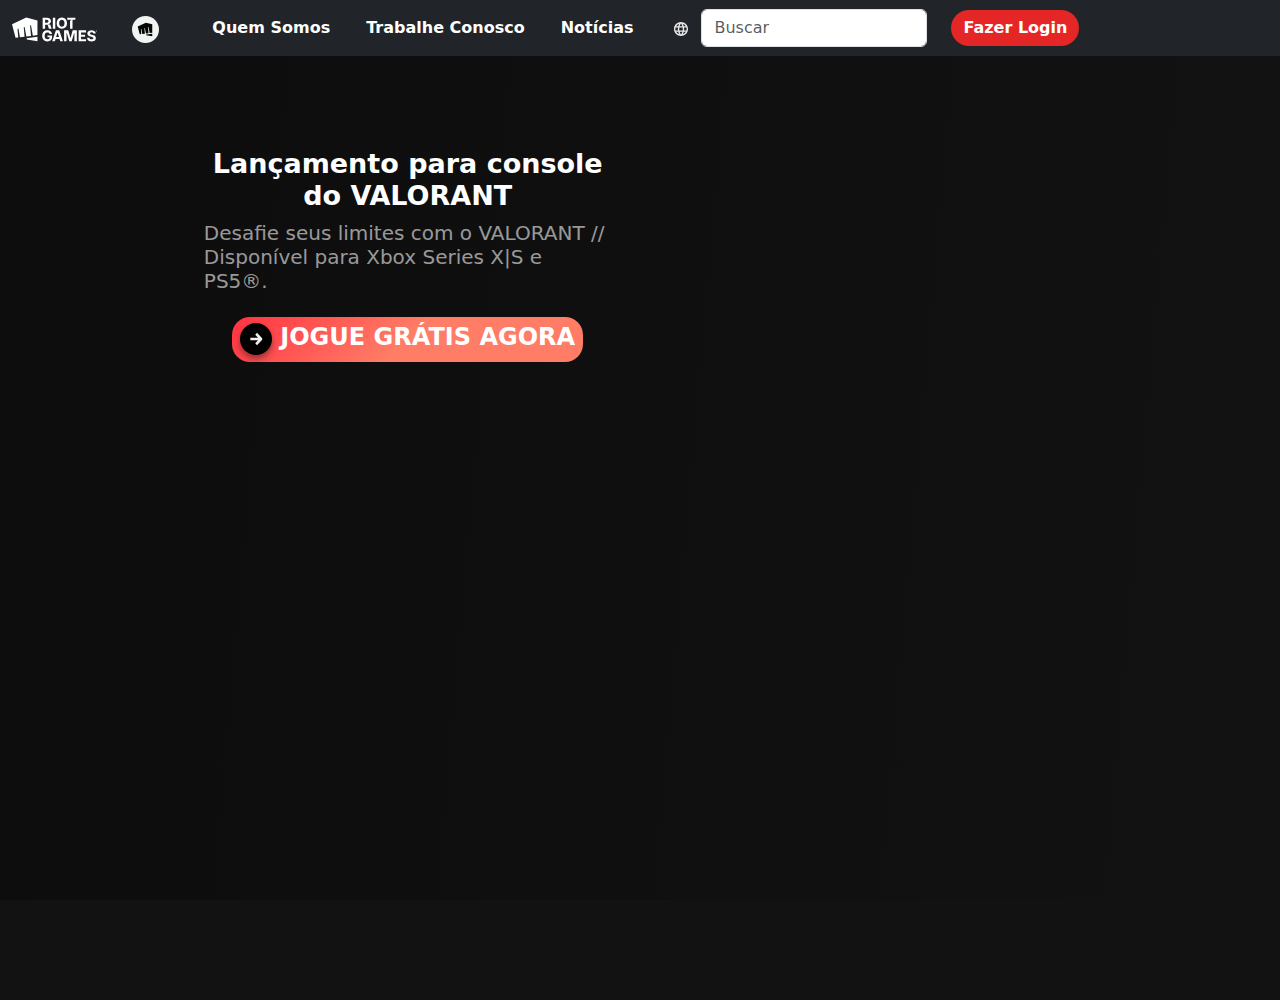
==== commit ff59e2e4: "Merge pull request #11 from TheBestGekyume/gekyume" ====
--- a/index.html
+++ b/index.html
@@ -3,12 +3,12 @@
   <head>
     <meta charset="UTF-8" />
     <meta name="viewport" content="width=device-width, initial-scale=1.0" />
-    <title>Valorant-Copy</title>
-    <link rel="stylesheet" href="style.css" />
+    <title>Riot-Copy</title>
     <link
       href="https://cdn.jsdelivr.net/npm/bootstrap@5.3.0/dist/css/bootstrap.min.css"
       rel="stylesheet"
     />
+    <link rel="stylesheet" href="style.css" />
   </head>
 
   <body>
@@ -90,7 +90,9 @@
               aria-label="Buscar"
             />
           </form>
-          <button class="btn-login">Fazer Login</button>
+          <a href="login/login.html">
+            <button class="btn-login">Fazer Login</button>
+          </a>
         </div>
       </div>
     </nav>
@@ -110,9 +112,10 @@
           do VALORANT
         </h2>
 
-
-        <h5 class="w-50 d-none d-lg-inline-block">Desafie seus limites com o VALORANT //
-          Disponível para Xbox Series X|S e PS5®.</h5>
+        <h5 class="w-50 d-none d-lg-inline-block">
+          Desafie seus limites com o VALORANT // Disponível para Xbox Series X|S
+          e PS5®.
+        </h5>
 
         <button
           class="btn d-flex justify-content-around align-items-center px-2 mt-3"
@@ -130,10 +133,7 @@
           </span>
           <h3 class="mb-0 pb-1">JOGUE GRÁTIS AGORA</h3>
         </button>
-
-
       </div>
-
 
       <img
         class="background-header d-none-block d-lg-none"
@@ -147,11 +147,6 @@
       />
     </header>
 
-
-
-
-    
-
     <script src="https://cdn.jsdelivr.net/npm/bootstrap@5.3.0/dist/js/bootstrap.bundle.min.js"></script>
   </body>
 </html>
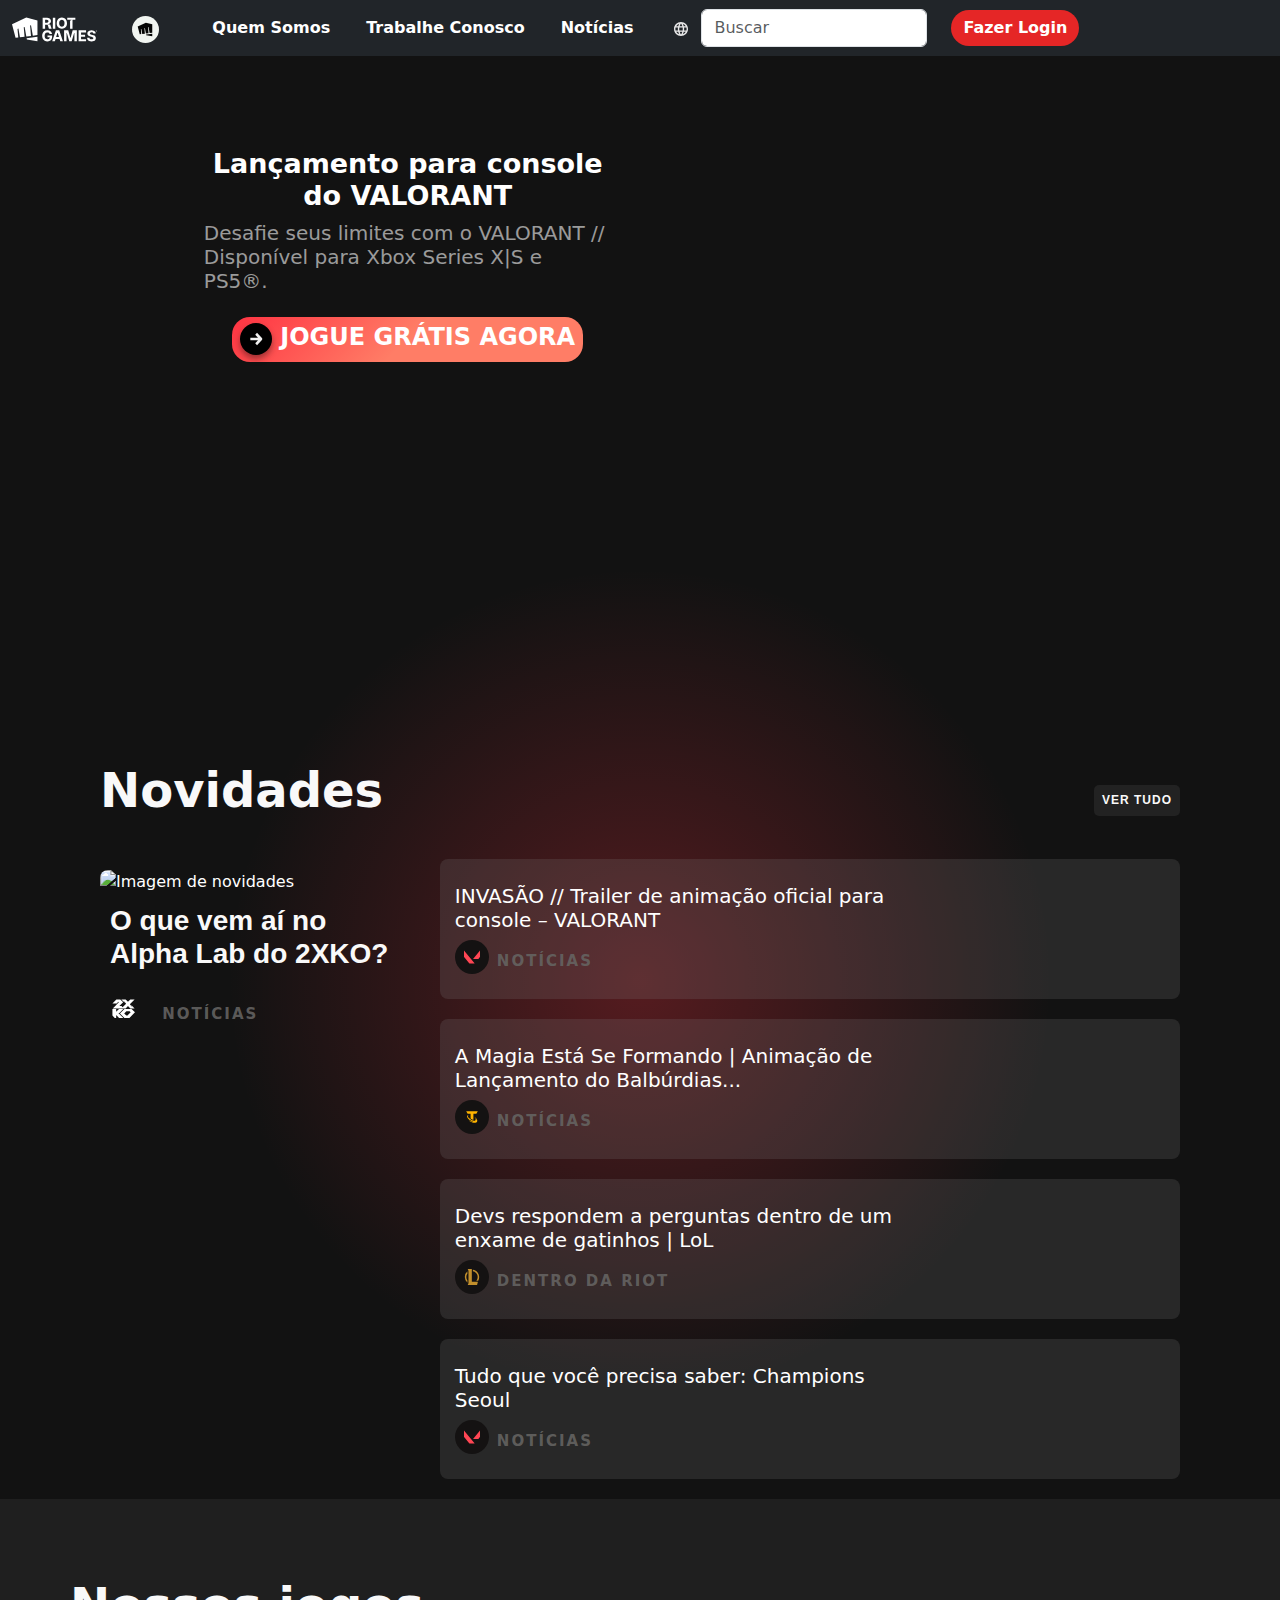
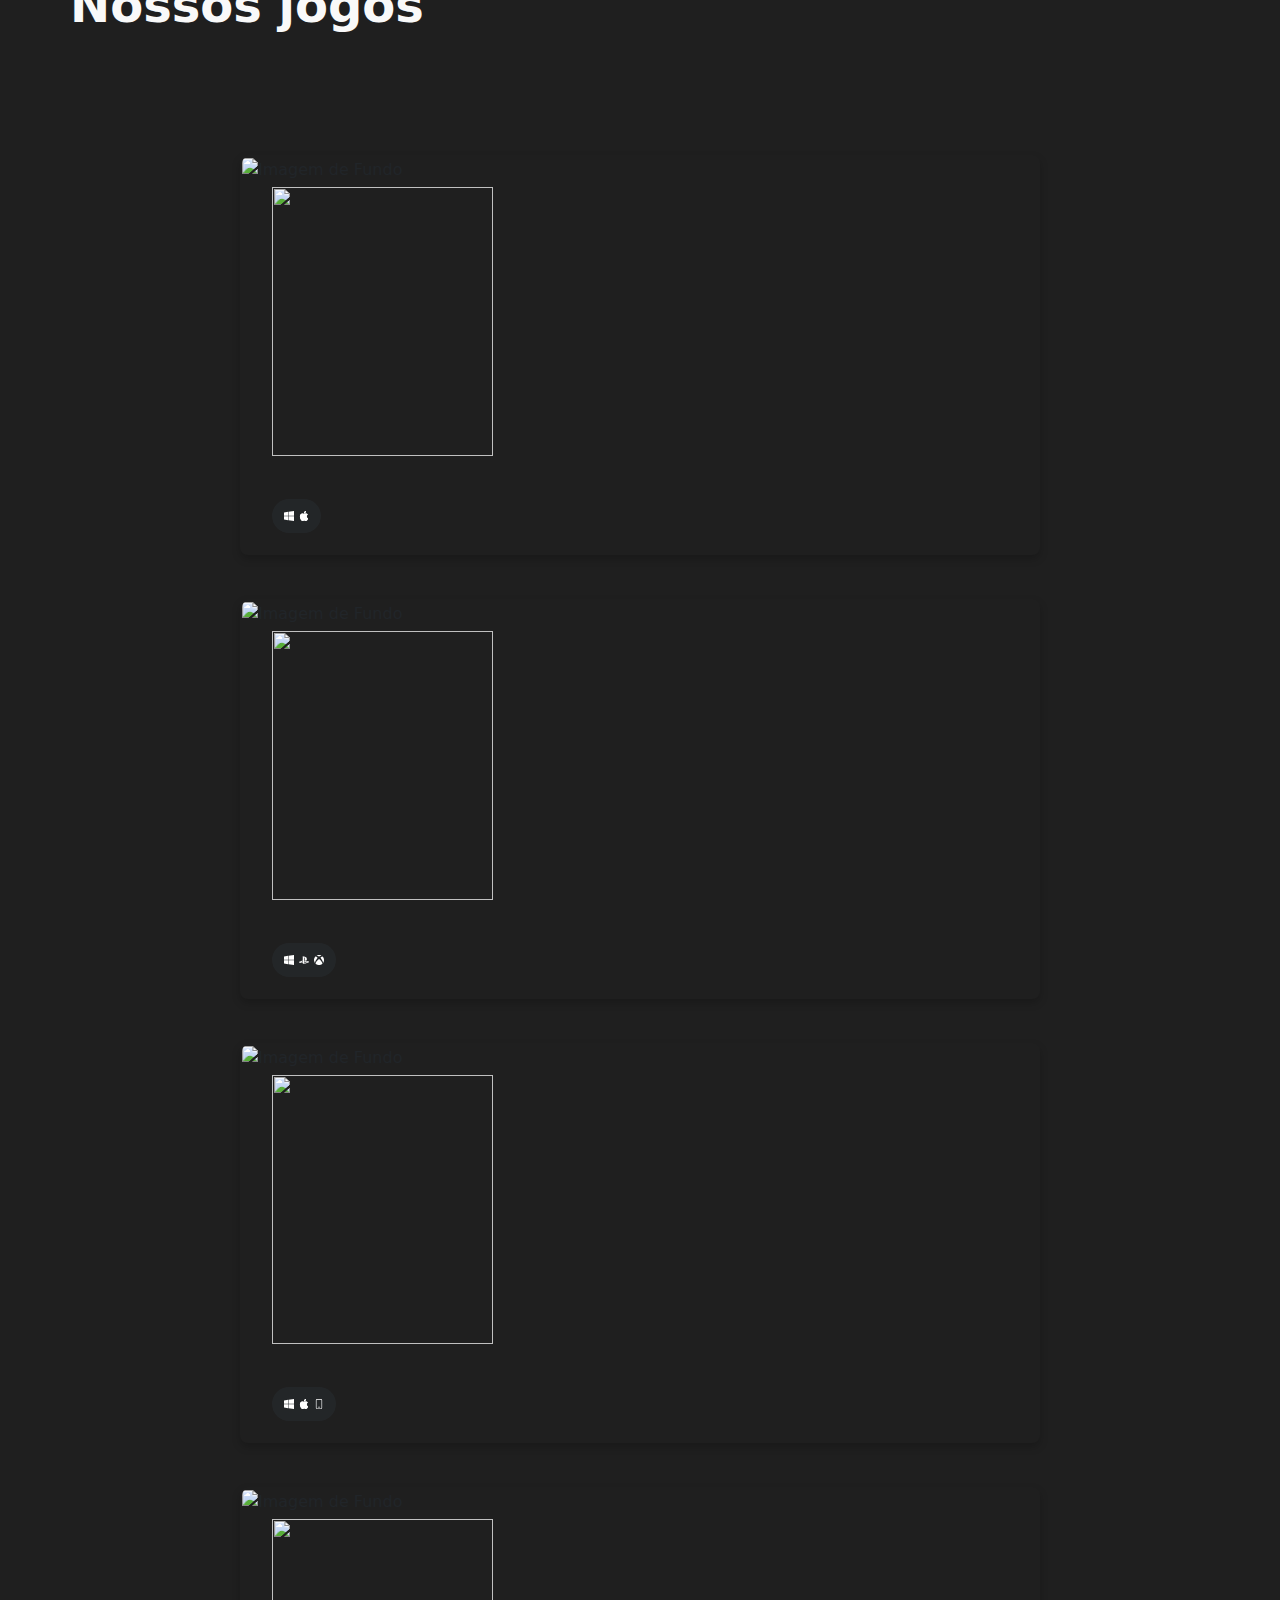
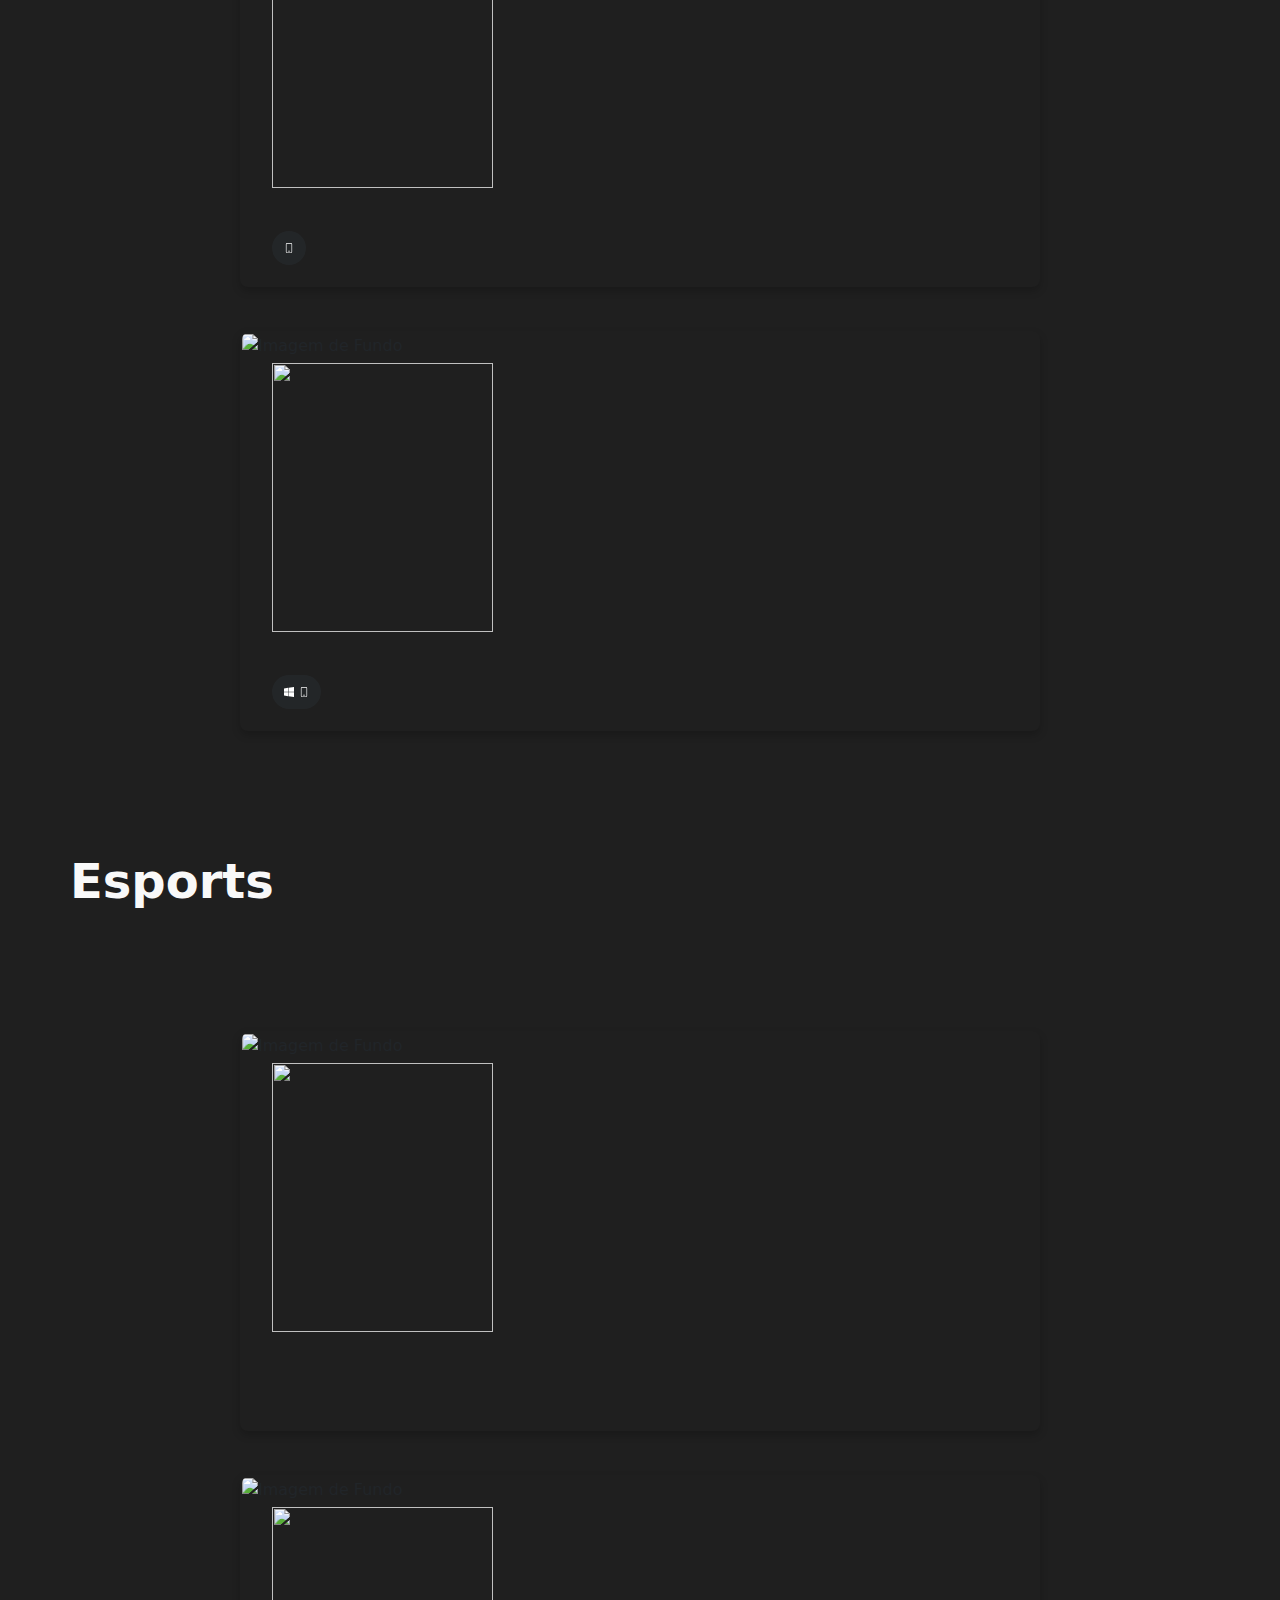
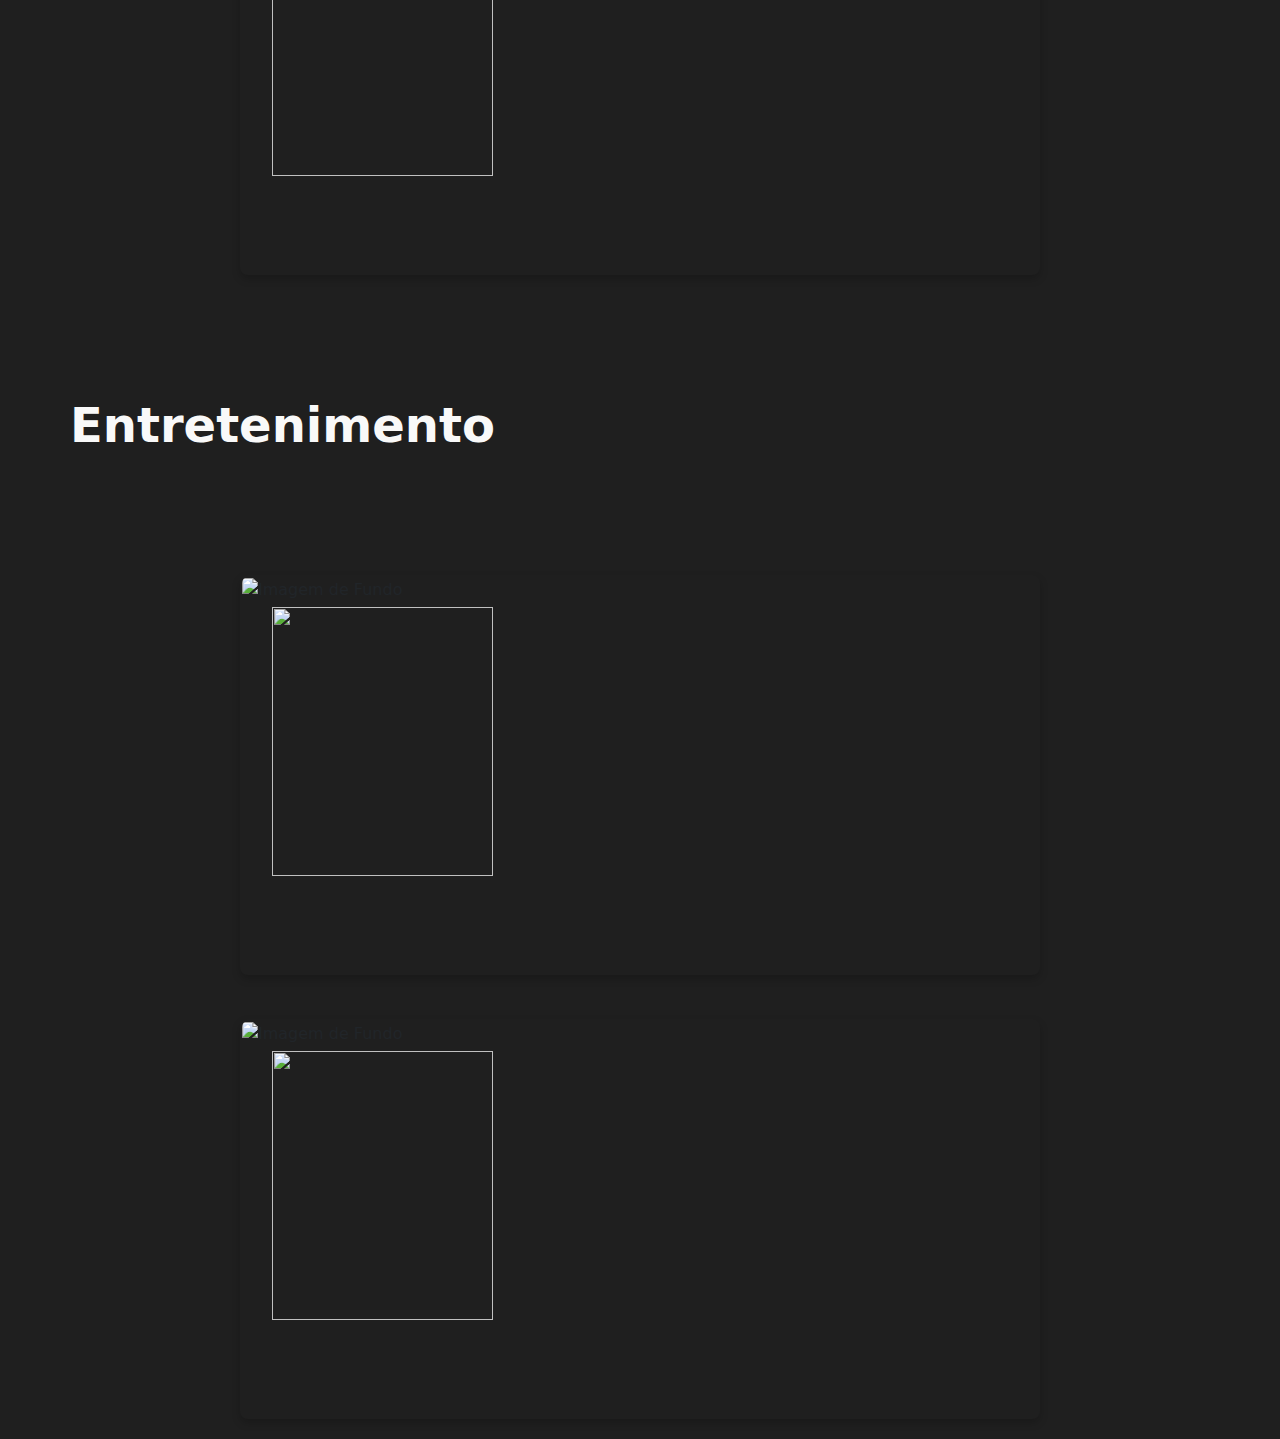
==== commit bfa3b757: "ajuste-responsividade" ====
--- a/index.html
+++ b/index.html
@@ -146,7 +146,262 @@
         alt=""
       />
     </header>
-
+    <section class="novidades">
+
+      <div class="novidades-left">
+        <h2>Novidades</h2>
+        <a href="https://www.riotgames.com/pt-br/not%C3%ADcias" class="button" target="_blank">
+          <span>Ver tudo</span>
+        </a>
+      </div>
+        <div class="novidades-content">
+          <div class="novidades-image">
+            <img src="https://cmsassets.rgpub.io/sanity/images/dsfx7636/news/78713d381f2840e84ff24de1b56845d06a7cb040-1920x1080.png?auto=format&fit=fill&q=80&w=1184" alt="Imagem de novidades">
+            <h3>O que vem aí no Alpha Lab do 2XKO?</h3>
+            <div class="container">
+              <p> <svg class="small-icon" id="2xko" viewBox="0 0 900 900">
+                <path class="st0" d="M162.4 122.8l13.8 13.8L19.7 293.1h331.4l59.9-59.8 59.8 59.8h110.5l-87.5-87.5 27.6 55.3-62.1-76 122-122H470.8L411 122.8l-59.9-59.9H240.6l87.5 87.5-27.6-55.2 62.1 75.9-89.7 89.8-27.7-27.6H190l96.7-96.7L213 62.9H111.8L10.5 164.2H121zM190.4 408.6l101.3-101.3H181.2L107.5 381v-73.7H10.9v170.4l59.8 59.8h36.8v-73.7l73.7 73.7h110.4L162.8 408.6z"></path>
+                <path class="st0" d="M503.1 307.3H319.2l-115 115.1 115 115.1H448l142.6-142.7-87.5-87.5zM397.3 477.6h-27.6l-55.2-55.2 55.2-55.2h82.8l27.6 27.6-82.8 82.8z"></path>
+            </svg> Notícias</p>
+          </div>
+          </div>
+      
+          <div class="novidades-right">
+            <div class="cards-container">
+            
+              <div class="cards">
+                <div class="cards-content">
+                  <div class="cards-text">
+                    <div class="cards-header">
+                      <h3>INVASÃO // Trailer de animação oficial para console – VALORANT</h3>
+                    </div>
+                    <div class="link">
+                      <i>
+                        <svg viewBox="0 0 20 20" fill="none">
+                          <path d="M18 3.7v6.059c0 .096-.034.19-.096.265l-1.55 1.888a.44.44 0 0 1-.342.16h-4.91c-.086 0-.133-.097-.08-.162l6.797-8.273c.06-.073.181-.032.181.062zM7.202 16.24l-5.106-6.216A.417.417 0 0 1 2 9.76V3.7c0-.094.122-.135.181-.062l10.352 12.601c.053.065.006.162-.08.162h-4.91a.44.44 0 0 1-.341-.16z" fill="#FF4654"></path>
+                        </svg>
+                      </i>
+                      <p>Notícias</p>
+                    </div>
+                  </div>
+                  <div class="cards-image" style="background-image: url('https://www.riotgames.com/darkroom/500/62ea3214977f12e151a7dc6c8bbac30f:d4db28fb6c821af4c363af8f91790eab/val-cnsl-incursion-thumb-a-v2.png');"></div>
+                </div>
+              </div>
+      
+              <div class="cards">
+                <div class="cards-content">
+                  <div class="cards-text">
+                    <div class="cards-header">
+                      <h3>A Magia Está Se Formando | Animação de Lançamento do Balbúrdias...</h3>
+                    </div>
+                    <div class="link">
+                      <i>
+                        <svg viewBox="0 0 2160 1680">
+                          <g fill="#ffb400">
+                            <path d="M1371.72 836.5c-51.36-31.34-35.21-9.4-13.34 11.17 91.86 86.43 152.46 171.44 175.03 244.86 14.74 47.95 1.63 77.07-20.4 35.13-33.45-63.69-77.42-112.47-104.17-133.93-26.56-21.31-26.11-11.1-13.3 6 52.29 69.78 83.33 140.12 52.24 194.51-51.03 89.3-257.01 66.67-459.17-50.06-257.4-148.61-416.3-351.91-358.19-455.95 25.35-45.39 94.33-64.17 175.79-57.36 17.32 1.45 16.37-4.02 1.01-8.05-97.23-25.54-211.8-1.71-252.55 69.07-74.3 129.07 98.57 368.28 386.47 534.5 60.99 35.21 140.59 74.51 234.67 105.96 56.96 19.04 48.79 41.98-49.1 23.01-104.12-20.17-233.69-74.22-356.11-146.17-35.38-20.79-40.01-12.54-13.78 13.15 24.29 23.79 70.55 60.18 126.43 93.46 285.82 170.22 642.4 214.6 744.81 36.86 91.65-159.04-72.84-404.17-256.34-516.16z"></path>
+                            <path d="M453.51 213.51l154.12 266.95h319.82v527.1c80.52 65.01 214.26 133.68 305.09 139.73V480.46h319.82l154.12-266.95H453.51z"></path>
+                          </g>
+                        </svg>
+                      </i>
+                      <p>Notícias</p>
+                    </div>
+                  </div>
+                  <div class="cards-image" style="background-image: url('https://www.riotgames.com/darkroom/500/f2ab1fb3344ce13e001829a58134c964:296c0fbea02cf2108a28ebe6d4decccf/tft-st1224-video-thumb-launchcinematic.png');"></div>
+                </div>
+              </div>
+      
+              <div class="cards">
+                <div class="cards-content">
+                  <div class="cards-text">
+                    <div class="cards-header">
+                      <h3>Devs respondem a perguntas dentro de um enxame de gatinhos | LoL</h3>
+                    </div>
+                    <div class="link">
+                      <i>
+                        <svg viewBox="0 0 20 20" fill="none">
+                          <path d="M10.901 2.674c3.55.457 6.299 3.57 6.299 7.341a7.52 7.52 0 0 1-.994 3.749h-1.903a5.88 5.88 0 0 0 .897-1.493 5.908 5.908 0 0 0 .442-2.256c0-.785-.149-1.543-.442-2.255a5.817 5.817 0 0 0-1.209-1.844 5.588 5.588 0 0 0-3.09-1.623V2.674zM5.408 15.711v-2.328a5.953 5.953 0 0 1-.609-1.112 5.91 5.91 0 0 1-.441-2.256c0-.785.148-1.543.441-2.255.163-.396.367-.77.609-1.112V4.316a7.456 7.456 0 0 0-2.608 5.7 7.448 7.448 0 0 0 2.608 5.694zM9.825 2H5.697l.79 1.657v12.705L5.708 18h9.355l.853-3.131h-6.09V2z" fill="#C28F2C"></path>
+                        </svg>
+                      </i>
+                      <p>Dentro da Riot</p>
+                    </div>
+                  </div>
+                  <div class="cards-image" style="background-image: url('https://www.riotgames.com/darkroom/500/9ca369530aeea4afbe0814ce1628de09:6589bcc50d54f3110553778adefe53e2/lol-20243107-ansq24-devs-kittens-banner.png');"></div>
+                </div>
+              </div>
+      
+              <div class="cards">
+                <div class="cards-content">
+                  <div class="cards-text">
+                    <div class="cards-header">
+                      <h3>Tudo que você precisa saber: Champions Seoul</h3>
+                    </div>
+                    <div class="link">
+                      <i>
+                        <svg viewBox="0 0 20 20" fill="none">
+                          <path d="M18 3.7v6.059c0 .096-.034.19-.096.265l-1.55 1.888a.44.44 0 0 1-.342.16h-4.91c-.086 0-.133-.097-.08-.162l6.797-8.273c.06-.073.181-.032.181.062zM7.202 16.24l-5.106-6.216A.417.417 0 0 1 2 9.76V3.7c0-.094.122-.135.181-.062l10.352 12.601c.053.065.006.162-.08.162h-4.91a.44.44 0 0 1-.341-.16z" fill="#FF4654"></path>
+                        </svg>
+                      </i>
+                      <p>Notícias</p>
+                    </div>
+                  </div>
+                  <div class="cards-image" style="background-image: url('https://www.riotgames.com/darkroom/500/ca85d939a7ec5325f4896ad2c24231d8:19cfefef0289a9f79249d371e7dc8559/ch24-eyntk-cover-image.png');"></div>
+                </div>
+              </div>
+            </div>
+          </div>
+        </div>
+      </section>
+
+      <section class="card-section">
+      <div class="card-section-title">
+        <h2>Nossos jogos</h2>
+      </div>
+        <div class="card">
+            <div class="background-image">
+                <img src="https://www.riotgames.com/darkroom/900/9c0219c494342e38e3c8334ed0c2abf7:0c3ba1940d6151392012ff992408b3f0/lol-2024-kv.png" alt="Imagem de Fundo">
+            </div>
+            <div class="overlay-image">
+              <img src="https://www.riotgames.com/darkroom/350/a28dfa2308a772466c7d2018a87ac000:0e9fb5e8f3944bcd4375d6960d21962e/lol-logotype.png" alt="">
+              <div class="icon">
+              <svg xmlns="http://www.w3.org/2000/svg" width="10" height="10" fill="currentColor" class="bi bi-windows" viewBox="0 0 16 16">
+                <path d="M6.555 1.375 0 2.237v5.45h6.555zM0 13.795l6.555.933V8.313H0zm7.278-5.4.026 6.378L16 16V8.395zM16 0 7.33 1.244v6.414H16z"/>
+              </svg>
+              <svg xmlns="http://www.w3.org/2000/svg" width="10" height="10" fill="currentColor" class="bi bi-apple" viewBox="0 0 16 16">
+                <path d="M11.182.008C11.148-.03 9.923.023 8.857 1.18c-1.066 1.156-.902 2.482-.878 2.516s1.52.087 2.475-1.258.762-2.391.728-2.43m3.314 11.733c-.048-.096-2.325-1.234-2.113-3.422s1.675-2.789 1.698-2.854-.597-.79-1.254-1.157a3.7 3.7 0 0 0-1.563-.434c-.108-.003-.483-.095-1.254.116-.508.139-1.653.589-1.968.607-.316.018-1.256-.522-2.267-.665-.647-.125-1.333.131-1.824.328-.49.196-1.422.754-2.074 2.237-.652 1.482-.311 3.83-.067 4.56s.625 1.924 1.273 2.796c.576.984 1.34 1.667 1.659 1.899s1.219.386 1.843.067c.502-.308 1.408-.485 1.766-.472.357.013 1.061.154 1.782.539.571.197 1.111.115 1.652-.105.541-.221 1.324-1.059 2.238-2.758q.52-1.185.473-1.282"/>
+                <path d="M11.182.008C11.148-.03 9.923.023 8.857 1.18c-1.066 1.156-.902 2.482-.878 2.516s1.52.087 2.475-1.258.762-2.391.728-2.43m3.314 11.733c-.048-.096-2.325-1.234-2.113-3.422s1.675-2.789 1.698-2.854-.597-.79-1.254-1.157a3.7 3.7 0 0 0-1.563-.434c-.108-.003-.483-.095-1.254.116-.508.139-1.653.589-1.968.607-.316.018-1.256-.522-2.267-.665-.647-.125-1.333.131-1.824.328-.49.196-1.422.754-2.074 2.237-.652 1.482-.311 3.83-.067 4.56s.625 1.924 1.273 2.796c.576.984 1.34 1.667 1.659 1.899s1.219.386 1.843.067c.502-.308 1.408-.485 1.766-.472.357.013 1.061.154 1.782.539.571.197 1.111.115 1.652-.105.541-.221 1.324-1.059 2.238-2.758q.52-1.185.473-1.282"/>
+              </svg>
+            </div>
+
+        
+            </div>
+        </div>
+        <div class="card">
+          <div class="background-image">
+              <img src="https://www.riotgames.com/darkroom/900/8c6458ea256e6d289b03958347148f49:397ec0bb639f982c5c77a659a9f00e92/val-console-launch.png" alt="Imagem de Fundo">
+          </div>
+          <div class="overlay-image">
+            <img src="https://www.riotgames.com/darkroom/350/fc4d867e755e5215833d94e88068b0ab:ead77c56e200894c762889c3cd81a2e1/valorant-logotype.png" alt="">
+            <div class="icon">
+            <svg xmlns="http://www.w3.org/2000/svg" width="10" height="10" fill="currentColor" class="bi bi-windows" viewBox="0 0 16 16">
+              <path d="M6.555 1.375 0 2.237v5.45h6.555zM0 13.795l6.555.933V8.313H0zm7.278-5.4.026 6.378L16 16V8.395zM16 0 7.33 1.244v6.414H16z"/>
+            </svg>
+            <svg xmlns="http://www.w3.org/2000/svg" width="10" height="10" fill="currentColor" class="bi bi-playstation" viewBox="0 0 16 16">
+              <path d="M15.858 11.451c-.313.395-1.079.676-1.079.676l-5.696 2.046v-1.509l4.192-1.493c.476-.17.549-.412.162-.538-.386-.127-1.085-.09-1.56.08l-2.794.984v-1.566l.161-.054s.807-.286 1.942-.412c1.135-.125 2.525.017 3.616.43 1.23.39 1.368.962 1.056 1.356M9.625 8.883v-3.86c0-.453-.083-.87-.508-.988-.326-.105-.528.198-.528.65v9.664l-2.606-.827V2c1.108.206 2.722.692 3.59.985 2.207.757 2.955 1.7 2.955 3.825 0 2.071-1.278 2.856-2.903 2.072Zm-8.424 3.625C-.061 12.15-.271 11.41.304 10.984c.532-.394 1.436-.69 1.436-.69l3.737-1.33v1.515l-2.69.963c-.474.17-.547.411-.161.538.386.126 1.085.09 1.56-.08l1.29-.469v1.356l-.257.043a8.45 8.45 0 0 1-4.018-.323Z"/>
+            </svg>
+            <svg xmlns="http://www.w3.org/2000/svg" width="10" height="10" fill="currentColor" class="bi bi-xbox" viewBox="0 0 16 16">
+              <path d="M7.202 15.967a8 8 0 0 1-3.552-1.26c-.898-.585-1.101-.826-1.101-1.306 0-.965 1.062-2.656 2.879-4.583C6.459 7.723 7.897 6.44 8.052 6.475c.302.068 2.718 2.423 3.622 3.531 1.43 1.753 2.088 3.189 1.754 3.829-.254.486-1.83 1.437-2.987 1.802-.954.301-2.207.429-3.239.33m-5.866-3.57C.589 11.253.212 10.127.03 8.497c-.06-.539-.038-.846.137-1.95.218-1.377 1.002-2.97 1.945-3.95.401-.417.437-.427.926-.263.595.2 1.23.638 2.213 1.528l.574.519-.313.385C4.056 6.553 2.52 9.086 1.94 10.653c-.315.852-.442 1.707-.306 2.063.091.24.007.15-.3-.319Zm13.101.195c.074-.36-.019-1.02-.238-1.687-.473-1.443-2.055-4.128-3.508-5.953l-.457-.575.494-.454c.646-.593 1.095-.948 1.58-1.25.381-.237.927-.448 1.161-.448.145 0 .654.528 1.065 1.104a8.4 8.4 0 0 1 1.343 3.102c.153.728.166 2.286.024 3.012a9.5 9.5 0 0 1-.6 1.893c-.179.393-.624 1.156-.82 1.404-.1.128-.1.127-.043-.148ZM7.335 1.952c-.67-.34-1.704-.705-2.276-.803a4 4 0 0 0-.759-.043c-.471.024-.45 0 .306-.358A7.8 7.8 0 0 1 6.47.128c.8-.169 2.306-.17 3.094-.005.85.18 1.853.552 2.418.9l.168.103-.385-.02c-.766-.038-1.88.27-3.078.853-.361.176-.676.316-.699.312a12 12 0 0 1-.654-.319Z"/>
+            </svg>
+          </div>
+
+      
+          </div>
+      </div>
+      <div class="card">
+        <div class="background-image">
+            <img src="https://www.riotgames.com/darkroom/900/07b9bdbbda5ddff26bd4bb3ff4800c9a:1ad41fb470812ad56d07f1cfaed318f2/tft-set-12.png" alt="Imagem de Fundo">
+        </div>
+        <div class="overlay-image">
+          <img src="https://www.riotgames.com/darkroom/350/2877a75d4539547a238b481e200edd9f:b10a003b28b89d37cc0e446bab19f206/tft-logotype-2021.png" alt="">
+          <div class="icon">
+          <svg xmlns="http://www.w3.org/2000/svg" width="10" height="10" fill="currentColor" class="bi bi-windows" viewBox="0 0 16 16">
+            <path d="M6.555 1.375 0 2.237v5.45h6.555zM0 13.795l6.555.933V8.313H0zm7.278-5.4.026 6.378L16 16V8.395zM16 0 7.33 1.244v6.414H16z"/>
+          </svg>
+          <svg xmlns="http://www.w3.org/2000/svg" width="10" height="10" fill="currentColor" class="bi bi-apple" viewBox="0 0 16 16">
+            <path d="M11.182.008C11.148-.03 9.923.023 8.857 1.18c-1.066 1.156-.902 2.482-.878 2.516s1.52.087 2.475-1.258.762-2.391.728-2.43m3.314 11.733c-.048-.096-2.325-1.234-2.113-3.422s1.675-2.789 1.698-2.854-.597-.79-1.254-1.157a3.7 3.7 0 0 0-1.563-.434c-.108-.003-.483-.095-1.254.116-.508.139-1.653.589-1.968.607-.316.018-1.256-.522-2.267-.665-.647-.125-1.333.131-1.824.328-.49.196-1.422.754-2.074 2.237-.652 1.482-.311 3.83-.067 4.56s.625 1.924 1.273 2.796c.576.984 1.34 1.667 1.659 1.899s1.219.386 1.843.067c.502-.308 1.408-.485 1.766-.472.357.013 1.061.154 1.782.539.571.197 1.111.115 1.652-.105.541-.221 1.324-1.059 2.238-2.758q.52-1.185.473-1.282"/>
+            <path d="M11.182.008C11.148-.03 9.923.023 8.857 1.18c-1.066 1.156-.902 2.482-.878 2.516s1.52.087 2.475-1.258.762-2.391.728-2.43m3.314 11.733c-.048-.096-2.325-1.234-2.113-3.422s1.675-2.789 1.698-2.854-.597-.79-1.254-1.157a3.7 3.7 0 0 0-1.563-.434c-.108-.003-.483-.095-1.254.116-.508.139-1.653.589-1.968.607-.316.018-1.256-.522-2.267-.665-.647-.125-1.333.131-1.824.328-.49.196-1.422.754-2.074 2.237-.652 1.482-.311 3.83-.067 4.56s.625 1.924 1.273 2.796c.576.984 1.34 1.667 1.659 1.899s1.219.386 1.843.067c.502-.308 1.408-.485 1.766-.472.357.013 1.061.154 1.782.539.571.197 1.111.115 1.652-.105.541-.221 1.324-1.059 2.238-2.758q.52-1.185.473-1.282"/>
+          </svg>
+          <svg xmlns="http://www.w3.org/2000/svg" width="10" height="10" fill="currentColor" class="bi bi-phone" viewBox="0 0 16 16">
+            <path d="M11 1a1 1 0 0 1 1 1v12a1 1 0 0 1-1 1H5a1 1 0 0 1-1-1V2a1 1 0 0 1 1-1zM5 0a2 2 0 0 0-2 2v12a2 2 0 0 0 2 2h6a2 2 0 0 0 2-2V2a2 2 0 0 0-2-2z"/>
+            <path d="M8 14a1 1 0 1 0 0-2 1 1 0 0 0 0 2"/>
+          </svg>
+        </div>
+
+    
+        </div>
+    </div>
+    <div class="card">
+      <div class="background-image">
+          <img src="https://www.riotgames.com/darkroom/900/bdc9d7a312cc33ad8e590136688b6ffb:d9e0299676fa6e6231f0d1a7ad385b7c/wrka-2023.png" alt="Imagem de Fundo">
+      </div>
+      <div class="overlay-image">
+        <img src="https://www.riotgames.com/darkroom/350/ac2e0c26a8f48cbaf0009eefb028b75f:8cddf84aea3fbcf72d02380c5d050e36/lol-wildrift-logotype.png" alt="">
+        <div class="icon">
+          <svg xmlns="http://www.w3.org/2000/svg" width="10" height="10" fill="currentColor" class="bi bi-phone" viewBox="0 0 16 16">
+            <path d="M11 1a1 1 0 0 1 1 1v12a1 1 0 0 1-1 1H5a1 1 0 0 1-1-1V2a1 1 0 0 1 1-1zM5 0a2 2 0 0 0-2 2v12a2 2 0 0 0 2 2h6a2 2 0 0 0 2-2V2a2 2 0 0 0-2-2z"/>
+            <path d="M8 14a1 1 0 1 0 0-2 1 1 0 0 0 0 2"/>
+          </svg>
+      </div>
+
+  
+      </div>
+  </div>
+  <div class="card">
+    <div class="background-image">
+        <img src="https://www.riotgames.com/darkroom/900/cc40482b270f88d5286842e6546387c1:600b0d57ab97deefee4e0c09294b3461/lor-set-9-product-card.png" alt="Imagem de Fundo">
+    </div>
+    <div class="overlay-image">
+      <img src="https://www.riotgames.com/darkroom/350/3ae3913f7992eebc555ea77d1e17657b:d7874f08ba1161ac419a8f45dcfa0ae0/legends-of-runeterra-logotype.png" alt="">
+      <div class="icon">
+      <svg xmlns="http://www.w3.org/2000/svg" width="10" height="10" fill="currentColor" class="bi bi-windows" viewBox="0 0 16 16">
+        <path d="M6.555 1.375 0 2.237v5.45h6.555zM0 13.795l6.555.933V8.313H0zm7.278-5.4.026 6.378L16 16V8.395zM16 0 7.33 1.244v6.414H16z"/>
+      </svg>
+      <svg xmlns="http://www.w3.org/2000/svg" width="10" height="10" fill="currentColor" class="bi bi-phone" viewBox="0 0 16 16">
+  <path d="M11 1a1 1 0 0 1 1 1v12a1 1 0 0 1-1 1H5a1 1 0 0 1-1-1V2a1 1 0 0 1 1-1zM5 0a2 2 0 0 0-2 2v12a2 2 0 0 0 2 2h6a2 2 0 0 0 2-2V2a2 2 0 0 0-2-2z"/>
+  <path d="M8 14a1 1 0 1 0 0-2 1 1 0 0 0 0 2"/>
+</svg>
+    </div>
+
+
+    </div>
+</div>
+<div class="card-section-title">
+  <h2>Esports</h2>
+</div>
+<div class="card">
+  <div class="background-image">
+      <img src="https://www.riotgames.com/darkroom/900/e4b952c011fbde3c7cf50d303d2b7c4e:b290d8fa0c34ae03d47d6f8b3f7ee071/lol-esports-kv-2023.png" alt="Imagem de Fundo">
+  </div>
+  <div class="overlay-image">
+    <img src="https://www.riotgames.com/darkroom/350/6750aa929c8560a471d302f5c2c87659:9e83958cf6c255d95be5793562e2d644/lol-esports-logo-full.png" alt="">
+  </div>
+</div>
+<div class="card">
+  <div class="background-image">
+      <img src="https://www.riotgames.com/darkroom/900/24ae38d6bcfda35c84ded6c6cd77a44e:8fbe5b1e171783ab6c9686a01b044027/val.png" alt="Imagem de Fundo">
+  </div>
+  <div class="overlay-image">
+    <img src="https://www.riotgames.com/darkroom/350/7c2278026780bed9ea25d4d178d5b9fc:9ed1d995f551c56db01a50b8a7aaaf84/vct24-logo-v-full-rgb-white.png" alt="">
+  </div>
+
+
+  </div>
+</div>
+
+<div class="card-section-title">
+  <h2>Entretenimento</h2>
+</div>
+<div class="card">
+  <div class="background-image">
+      <img src="https://www.riotgames.com/darkroom/900/8e43c45318fd4d29006d12f8523ea289:93827ec5120d856e59cd2d09dd35506b/arcane-card.png" alt="Imagem de Fundo">
+  </div>
+  <div class="overlay-image">
+    <img src="https://www.riotgames.com/darkroom/350/50b82946b634692d11e20c8cc145029b:16507b949c1253289723d0d0249bc5cd/arcane-logo-white.png" alt="">
+  </div>
+</div>
+
+<div class="card">
+  <div class="background-image">
+      <img src="https://www.riotgames.com/darkroom/900/c38a2e0e070ba045a40bd4b77bfeeaf1:54b5d22dea4d877540f1860ef6ce3321/riot-music-card.png" alt="Imagem de Fundo">
+  </div>
+  <div class="overlay-image">
+    <img src="https://www.riotgames.com/darkroom/350/77dde25ffe4d870deb7b4727f8fa1ec5:2a1221b2c925d6df0be31e4a4f0624d4/riotgames-music.png" alt="">
+  </div>
+
+
+  </div>
+</div>
+
+    </section>
     <script src="https://cdn.jsdelivr.net/npm/bootstrap@5.3.0/dist/js/bootstrap.bundle.min.js"></script>
   </body>
 </html>
--- a/style.css
+++ b/style.css
@@ -52,8 +52,9 @@
   width: 100%;
   height: 100%;
   left: 0;
+
   top: 0;
-  background: linear-gradient(275deg, rgba(10, 10, 10, 0) 0, rgba(10, 10, 10, 0.8) 120%);
+  
   z-index: -1;
 }
 body header .background-header, body header .background-header-desk {
@@ -111,4 +112,433 @@
 body header .btn span svg {
   width: 16px;
   height: auto;
-}/*# sourceMappingURL=style.css.map */+}/*# sourceMappingURL=style.css.map */
+
+.novidades {
+  display: flex;
+  flex-direction: column;
+  justify-content: center;
+  align-items: center;
+  padding: 200px 20px 0px 20px;
+  background: radial-gradient(circle, rgba(255, 51, 65, 0.288), rgba(255, 51, 65, 0) 50%);
+}
+
+
+@media (min-width: 576px) {
+  .novidades {
+    padding: 220px 30px 0px 30px;
+  }
+}
+
+
+@media (min-width: 768px) {
+  .novidades {
+    padding: 250px 50px 0px 50px;
+  }
+}
+
+
+@media (min-width: 992px) {
+  .novidades {
+    padding: 280px 70px 0px 70px;
+  }
+}
+
+
+@media (min-width: 1200px) {
+  .novidades {
+    padding: 300px 100px 0px 100px;
+  }
+}
+
+
+@media (min-width: 1400px) {
+  .novidades {
+    padding: 300px 100px 100px 100px;
+  }
+}
+
+
+.novidades-left {
+  display: flex;
+  justify-content: space-between; 
+  align-items: center; 
+  width: 100%; 
+}
+
+.novidades-left h2 {
+  color: #f9f9f9;
+  font-weight: 700;
+  font-size: 3rem;
+  margin-bottom: 20px; 
+  flex: 1; 
+  text-align: center;
+}
+
+.button {
+  display: none;
+  font-family: 'Mark Pro', Arial, sans-serif;
+  box-sizing: border-box;
+  border: none;
+  cursor: pointer;
+  text-decoration: none;
+  transition: background-color 0.3s ease-out;
+  background-color: #222222;
+  color: #f9f9f9;
+  font-size: 10px;
+  border-radius: 5px;
+  padding: 8px;
+  text-transform: uppercase;
+  font-weight: 800;
+  font-size: 12px;
+  letter-spacing: 1px;
+  line-height: 1.2;
+  width: auto;
+  min-width: 80px;
+  max-width: 100%;
+  white-space: nowrap;
+}
+
+@media (min-width: 700px) {
+  .button {
+    display: flex; 
+    align-items: center;
+  }
+}
+
+
+.novidades-content {
+  display: flex;
+  gap: 20px;
+  flex-wrap: wrap;
+}
+
+.novidades-image {
+  align-items: center;
+  flex: 1;
+  overflow: hidden;
+  position: relative;
+  margin-top: 20px;
+}
+
+.novidades-image img {
+  width: 100%;
+  height: auto; 
+  border-radius: 8px;
+  transition: transform 0.2s ease-out;
+  object-fit: cover;
+}
+
+@media (min-width: 576px) {
+  .novidades-content {
+    gap: 15px;
+  }
+
+  .novidades-image {
+    margin-top: 15px;
+  }
+
+  .novidades-image img {
+    height: auto; 
+  }
+}
+
+@media (min-width: 768px) {
+  .novidades-content {
+    gap: 20px;
+  }
+
+  .novidades-image {
+    margin-top: 20px;
+  }
+
+  .novidades-image img {
+    height: auto; 
+  }
+}
+
+@media (min-width: 992px) {
+  .novidades-content {
+    gap: 25px;
+  }
+  .novidades-left h2{
+    text-align: left;
+  }
+
+  .novidades-image {
+    margin-top: 25px;
+  }
+
+  .novidades-image img {
+    height: auto; 
+  }
+}
+
+@media (min-width: 1200px) {
+  .novidades-content {
+    gap: 30px;
+  }
+  .novidades-left h2{
+    text-align: left;
+  }
+
+  .novidades-image {
+    margin-top: 30px;
+  }
+
+  .novidades-image img {
+    height: auto;
+  }
+}
+
+@media (min-width: 1400px) {
+  .novidades-content {
+    gap: 30px;
+  }
+  .novidades-left h2{
+    text-align: left;
+  }
+
+  .novidades-image {
+    margin-top: 35px;
+  }
+
+  .novidades-image img {
+    height: auto; 
+  }
+}
+
+
+
+.novidades-image h3 {
+  text-align: left;
+  color: #f9f9f9;
+  font-size: 28px;
+  font-weight: 700;
+  font-family: 'Mark Pro', Arial, sans-serif;
+  padding: 10px;
+}
+
+.novidades-image p {
+  font-weight: 700;
+  font-size: 0.938rem;
+  color: rgba(101, 100, 98, 0.9);
+  margin: 8px 0 0 0;
+  text-transform: uppercase;
+  letter-spacing: 2px;
+}
+
+.container {
+  display: flex;
+}
+
+.small-icon {
+  width: 35px; 
+  height: 35px; 
+  margin-right: 8px; 
+}
+
+p {
+  margin: 0; 
+  font-size: 16px;
+}
+
+.novidades-image:hover img {
+  transform: scale(1.02); 
+  transition: transform 0.3s ease-out; 
+}
+
+.novidades-right {
+  display: flex;
+  flex-wrap: wrap;
+}
+
+.cards {
+  display: flex;
+  flex-direction: column;
+  border-radius: 8px;
+  margin: 20px auto;
+  background-color: rgba(128, 128, 128, .2);
+  transition: transform 0.3s ease-in-out; 
+  cursor: pointer;
+}
+
+.cards:hover {
+  transform: translateY(-5px);
+}
+
+.cards-content {
+  display: flex;
+  align-items: center;
+}
+
+.cards-text {
+  flex: 1;
+  padding: 0 15px;
+}
+
+.cards-text h3 {
+  font-size: 1.25rem;
+  color: #fff;
+  margin: 0 0 8px 0;
+}
+
+.cards-text .link {
+  display: flex;
+  align-items: center;
+}
+
+.cards-text i {
+  font-size: .75rem;
+  display: flex;
+  justify-content: center;
+  align-items: center;
+  background-color: #141212;
+  border-radius: 50%;
+  width: 34px;
+  height: 34px;
+  margin-right: 8px;
+}
+
+.cards-text i svg {
+  width: 20px;
+  height: 20px;
+}
+
+.cards-text p {
+  font-weight: 800;
+  font-size: 0.938rem;
+  color: rgba(101, 100, 98, 0.9);
+  margin: 8px 0 0 0;
+  text-transform: uppercase;
+  letter-spacing: 2px;
+  align-items: center;
+  white-space: nowrap;
+}
+
+.cards-image {
+  width: 35%;
+  height: 140px;
+  background-size: cover;
+  background-position: center;
+  border-radius: 8px;
+}
+.card-section {
+  display: flex;
+  flex-wrap: wrap; 
+  justify-content: center;
+  background-color: #1F1F1F;
+  gap: 16px;
+}
+
+.card-section-title {
+  width: 100%;
+  display: inline-block;
+}
+
+.card-section h2 {
+  color: #f9f9f9;
+  font-weight: 700;
+  font-size: 2rem;
+  margin-bottom: 20px; 
+  flex: 1; 
+  line-height: inherit;
+  text-align: center;
+  padding: 50px;
+ 
+}
+
+.card {
+  position: relative;
+  overflow: hidden;
+  border-radius: 8px;
+  box-shadow: 0 4px 8px rgba(0, 0, 0, 0.2);
+  background: transparent; 
+  width: 370px; 
+  height: 170px; 
+  margin-bottom: 10px;
+  border: 2px solid transparent; 
+  transition: border-color 0.3s ease;
+  cursor: pointer; 
+}
+
+.card:hover {
+  border-color: #ffffff83; 
+}
+
+.card .background-image {
+  position: absolute;
+  top: 0;
+  left: 0;
+  right: 0;
+  bottom: 0;
+  overflow: hidden;
+}
+
+.card img {
+  width: 100%;
+  height: 100%;
+  object-fit: cover; 
+}
+
+.overlay-image {
+  padding: 20px;
+  position: absolute;
+  top: 0;
+  left: 0;
+  right: 0;
+  bottom: 0;
+  display: flex;
+  pointer-events: none;
+}
+
+.overlay-image img {
+  max-width: 20%;
+  max-height: 80%;
+  object-fit: contain;
+}
+
+.icon {
+  position: absolute;
+  left: 20px; 
+  bottom: 16px; 
+  display: flex;
+  align-items: center; 
+  gap: 5px; 
+  pointer-events: auto;
+  border-radius: 50px; 
+  background-color: #2e353b5b; 
+  padding: 8px; 
+  box-sizing: border-box; 
+}
+@media (min-width: 1200px) {
+  .card-section {
+    gap: 24px; 
+  }
+
+  .card-section h2 {
+    text-align: left;
+    font-size: 3rem; 
+    padding: 70px; 
+  }
+
+  .card {
+    width: 800px; 
+    height: 400px; 
+    margin-bottom: 20px; 
+  }
+
+  .overlay-image {
+    padding: 30px; 
+  }
+
+  .overlay-image img {
+    max-width: 30%; 
+  }
+
+  .icon {
+    left: 30px; 
+    bottom: 20px; 
+    padding: 12px; 
+  }
+}
